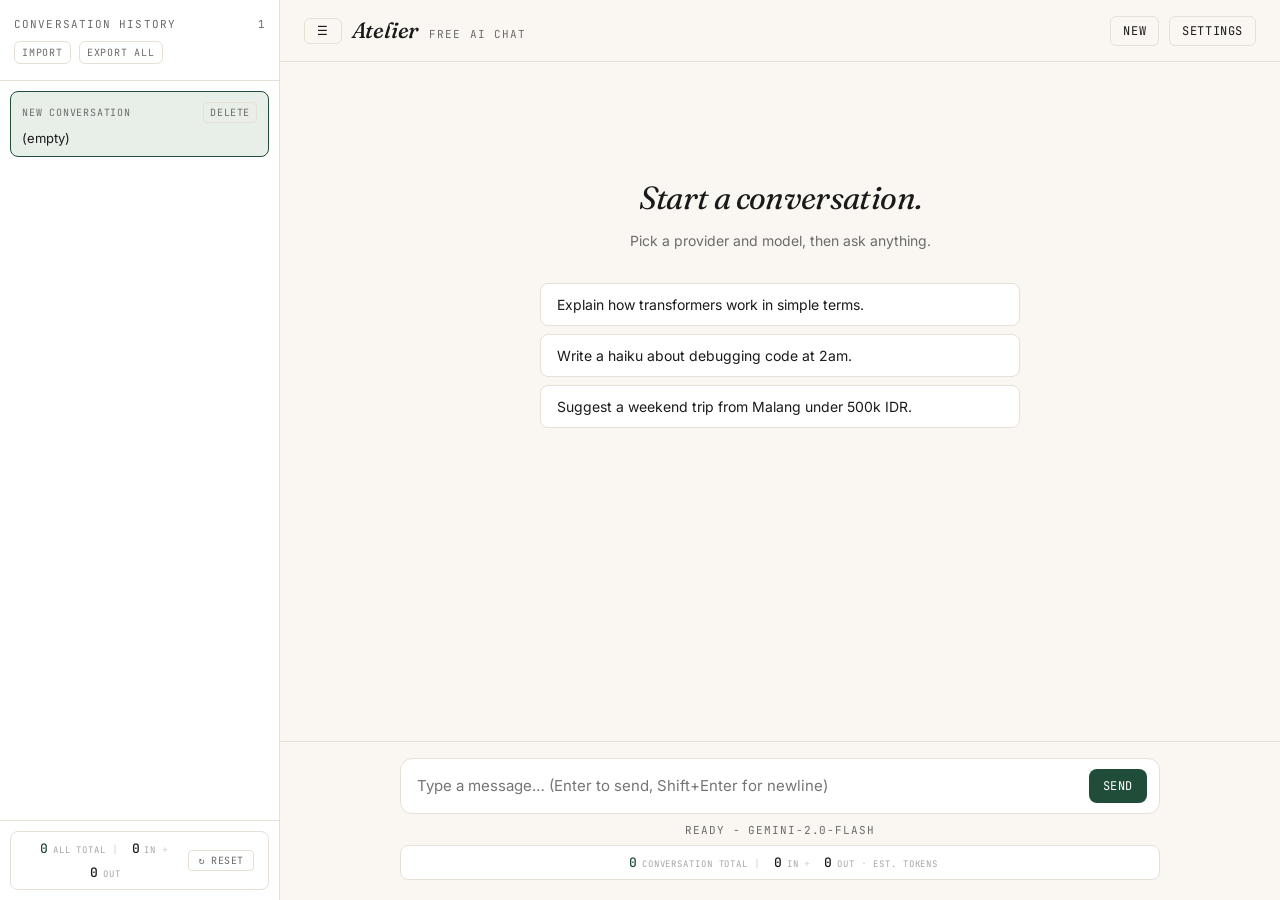
==== atelier/index.html @ 87c009f2 "atelier" ====
<!DOCTYPE html>
<html lang="en">
<head>
<meta charset="UTF-8" />
<meta name="viewport" content="width=device-width, initial-scale=1.0" />
<title>Chat — Free AI Playground</title>
<link rel="preconnect" href="https://fonts.googleapis.com">
<link rel="preconnect" href="https://fonts.gstatic.com" crossorigin>
<link href="https://fonts.googleapis.com/css2?family=Fraunces:opsz,wght@9..144,400;9..144,500;9..144,700&family=JetBrains+Mono:wght@400;500&family=Inter:wght@400;500;600&display=swap" rel="stylesheet">
<style>
  :root {
    --bg: #faf7f2;
    --bg-elev: #ffffff;
    --ink: #1a1a1a;
    --muted: #6b6b6b;
    --line: #e6e0d6;
    --accent: #1f4d3a;
    --accent-soft: #e8efe9;
    --user-bg: #1a1a1a;
    --user-fg: #faf7f2;
    --error: #b3261e;
    --serif: 'Fraunces', Georgia, serif;
    --sans: 'Inter', -apple-system, BlinkMacSystemFont, sans-serif;
    --mono: 'JetBrains Mono', ui-monospace, monospace;
  }

  * { box-sizing: border-box; }
  html, body { margin: 0; padding: 0; height: 100%; }

  body {
    font-family: var(--sans);
    background: var(--bg);
    color: var(--ink);
    height: 100vh;
    line-height: 1.5;
  }
  body.no-scroll { overflow: hidden; }

  .app-shell {
    height: 100vh;
    display: flex;
    overflow: hidden;
  }
  .app-shell.sidebar-collapsed .sidebar { display: none; }

  .sidebar {
    width: 280px;
    border-right: 1px solid var(--line);
    background: var(--bg-elev);
    display: flex;
    flex-direction: column;
    min-width: 240px;
  }

  .sidebar-head {
    padding: 16px 14px;
    border-bottom: 1px solid var(--line);
    display: flex;
    flex-direction: column;
    align-items: stretch;
    gap: 8px;
  }

  .sidebar-head-top {
    display: flex;
    justify-content: space-between;
    align-items: center;
    gap: 8px;
  }

  .sidebar-title {
    font-family: var(--mono);
    font-size: 11px;
    text-transform: uppercase;
    letter-spacing: 0.1em;
    color: var(--muted);
  }

  .sidebar-count {
    font-family: var(--mono);
    font-size: 11px;
    color: var(--muted);
  }

  .sidebar-actions { display: flex; align-items: center; gap: 8px; }

  .new-conv {
    border: 1px solid var(--line);
    background: transparent;
    color: var(--muted);
    border-radius: 6px;
    font-family: var(--mono);
    font-size: 10px;
    text-transform: uppercase;
    letter-spacing: 0.08em;
    padding: 4px 7px;
    cursor: pointer;
    transition: all 0.15s ease;
  }
  .new-conv:hover { border-color: var(--accent); color: var(--accent); background: var(--accent-soft); }

  .history-list {
    padding: 10px;
    overflow-y: auto;
    display: flex;
    flex-direction: column;
    gap: 8px;
    flex: 1;
  }

  .sidebar-foot {
    border-top: 1px solid var(--line);
    padding: 10px;
  }

  .history-empty {
    margin: 20px 10px 0;
    padding: 10px 12px;
    border: 1px dashed var(--line);
    border-radius: 8px;
    font-size: 12px;
    color: var(--muted);
  }

  .history-item {
    border: 1px solid var(--line);
    background: var(--bg);
    border-radius: 8px;
    padding: 10px 11px 9px;
    cursor: pointer;
    text-align: left;
    display: flex;
    flex-direction: column;
    gap: 6px;
    transition: all 0.15s ease;
  }
  .history-item:hover { border-color: var(--accent); background: var(--accent-soft); }
  .history-item.active { border-color: var(--accent); background: var(--accent-soft); }

  .history-top {
    display: flex;
    justify-content: space-between;
    align-items: center;
    gap: 8px;
  }

  .history-role {
    font-family: var(--mono);
    font-size: 10px;
    text-transform: uppercase;
    letter-spacing: 0.08em;
    color: var(--muted);
  }

  .history-del {
    border: 1px solid var(--line);
    background: transparent;
    color: var(--muted);
    border-radius: 4px;
    font-family: var(--mono);
    font-size: 10px;
    text-transform: uppercase;
    letter-spacing: 0.06em;
    padding: 3px 6px;
    cursor: pointer;
    transition: all 0.15s ease;
  }
  .history-del:hover { color: var(--error); border-color: var(--error); background: #fff5f4; }

  .history-snippet {
    font-size: 13px;
    color: var(--ink);
    line-height: 1.4;
    white-space: nowrap;
    overflow: hidden;
    text-overflow: ellipsis;
  }

  .app-main {
    flex: 1;
    min-width: 0;
    display: flex;
    flex-direction: column;
    height: 100vh;
  }

  .head-left {
    display: flex;
    align-items: center;
    gap: 10px;
    min-width: 0;
  }

  .sidebar-toggle {
    padding: 6px 10px;
    line-height: 1;
    min-width: 34px;
  }

  .sidebar-backdrop {
    display: none;
    position: fixed;
    inset: 0;
    background: rgba(20, 20, 20, 0.35);
    z-index: 25;
  }

  header {
    border-bottom: 1px solid var(--line);
    padding: 14px 24px;
    display: flex;
    align-items: center;
    justify-content: space-between;
    gap: 16px;
    flex-wrap: wrap;
  }

  .brand { display: flex; align-items: baseline; gap: 10px; }

  .brand h1 {
    font-family: var(--serif);
    font-weight: 500;
    font-size: 22px;
    letter-spacing: -0.01em;
    margin: 0;
    font-style: italic;
  }

  .brand span {
    font-family: var(--mono);
    font-size: 11px;
    color: var(--muted);
    text-transform: uppercase;
    letter-spacing: 0.1em;
  }

  .toolbar { display: flex; gap: 10px; flex-wrap: wrap; align-items: center; }

  button, select, input {
    font-family: var(--sans);
    font-size: 14px;
    color: var(--ink);
  }

  .icon-btn {
    background: transparent;
    border: 1px solid var(--line);
    border-radius: 6px;
    padding: 6px 12px;
    cursor: pointer;
    transition: all 0.15s ease;
    font-family: var(--mono);
    font-size: 12px;
    text-transform: uppercase;
    letter-spacing: 0.05em;
  }
  .icon-btn:hover { border-color: var(--ink); background: var(--bg-elev); }

  /* Settings panel */
  .settings {
    background: var(--bg-elev);
    border-bottom: 1px solid var(--line);
    padding: 18px 24px;
    display: none;
    grid-template-columns: 1fr 1fr;
    gap: 14px;
  }
  .settings.open { display: grid; }

  @media (max-width: 700px) {
    .settings.open { grid-template-columns: 1fr; }
  }

  @media (max-width: 980px) {
    .sidebar {
      display: flex;
      position: fixed;
      left: 0;
      top: 0;
      bottom: 0;
      width: min(86vw, 330px);
      min-width: 0;
      z-index: 30;
      transform: translateX(-100%);
      transition: transform 0.2s ease;
      box-shadow: 8px 0 26px rgba(0,0,0,0.14);
    }
    .app-shell.sidebar-open .sidebar { transform: translateX(0); }
    .sidebar-backdrop { display: block; }
    .app-shell:not(.sidebar-open) .sidebar-backdrop { display: none; }
  }

  .field { display: flex; flex-direction: column; gap: 6px; }

  .field label {
    font-family: var(--mono);
    font-size: 11px;
    text-transform: uppercase;
    letter-spacing: 0.08em;
    color: var(--muted);
  }

  .field input, .field select {
    background: var(--bg);
    border: 1px solid var(--line);
    border-radius: 6px;
    padding: 9px 12px;
    outline: none;
    transition: border-color 0.15s ease;
  }
  .field input:focus, .field select:focus { border-color: var(--accent); }

  .field .hint { font-size: 11px; color: var(--muted); }
  .field .hint a { color: var(--accent); text-decoration: underline; text-underline-offset: 2px; }

  /* Messages */
  main { flex: 1; overflow-y: auto; padding: 32px 24px 16px; }

  .messages {
    max-width: 760px;
    margin: 0 auto;
    display: flex;
    flex-direction: column;
    gap: 22px;
  }

  .empty { text-align: center; margin-top: 80px; color: var(--muted); }

  .empty h2 {
    font-family: var(--serif);
    font-style: italic;
    font-weight: 400;
    font-size: 32px;
    color: var(--ink);
    margin: 0 0 8px;
    letter-spacing: -0.02em;
  }
  .empty p { margin: 0; font-size: 14px; }

  .empty .examples {
    margin-top: 32px;
    display: flex;
    flex-direction: column;
    gap: 8px;
    max-width: 480px;
    margin-left: auto;
    margin-right: auto;
  }

  .example {
    padding: 12px 16px;
    border: 1px solid var(--line);
    border-radius: 8px;
    background: var(--bg-elev);
    cursor: pointer;
    text-align: left;
    font-size: 14px;
    color: var(--ink);
    transition: all 0.15s ease;
  }
  .example:hover { border-color: var(--accent); background: var(--accent-soft); }

  .msg { display: flex; flex-direction: column; gap: 4px; }

  .msg .role {
    font-family: var(--mono);
    font-size: 10px;
    text-transform: uppercase;
    letter-spacing: 0.1em;
    color: var(--muted);
  }
  .msg.user .role { color: var(--ink); }
  .msg.assistant .role { color: var(--accent); }

  .bubble {
    padding: 12px 16px;
    border-radius: 10px;
    white-space: pre-wrap;
    word-wrap: break-word;
    font-size: 15px;
    line-height: 1.6;
  }

  .msg.user .bubble {
    background: var(--user-bg);
    color: var(--user-fg);
    align-self: flex-start;
    max-width: 85%;
  }
  .msg.assistant .bubble { background: transparent; padding-left: 0; padding-right: 0; }
  .msg.error .bubble {
    background: #fdecea;
    color: var(--error);
    border: 1px solid #f5c2bd;
    font-family: var(--mono);
    font-size: 13px;
  }

  /* Markdown rendered content */
  .bubble h1,.bubble h2,.bubble h3 { font-family: var(--serif); font-weight: 500; margin: 16px 0 6px; letter-spacing: -0.01em; }
  .bubble h1 { font-size: 22px; }
  .bubble h2 { font-size: 18px; }
  .bubble h3 { font-size: 15px; }
  .bubble p  { margin: 0 0 10px; }
  .bubble p:last-child { margin-bottom: 0; }
  .bubble ul, .bubble ol { margin: 6px 0 10px; padding-left: 22px; }
  .bubble li { margin-bottom: 3px; }
  .bubble pre {
    background: #1a1a1a;
    color: #e8e8e8;
    border-radius: 8px;
    padding: 14px 16px;
    overflow-x: auto;
    font-family: var(--mono);
    font-size: 13px;
    line-height: 1.55;
    margin: 10px 0;
  }
  .bubble code {
    font-family: var(--mono);
    font-size: 13px;
    background: #f0ece4;
    padding: 2px 5px;
    border-radius: 4px;
  }
  .bubble pre code { background: none; padding: 0; color: inherit; }
  .bubble blockquote {
    border-left: 3px solid var(--line);
    margin: 8px 0;
    padding: 4px 14px;
    color: var(--muted);
    font-style: italic;
  }
  .bubble hr { border: none; border-top: 1px solid var(--line); margin: 12px 0; }
  .bubble a  { color: var(--accent); text-underline-offset: 2px; }
  .bubble strong { font-weight: 600; }
  .bubble del { opacity: 0.5; }

  .cursor {
    display: inline-block;
    width: 2px; height: 1.1em;
    background: var(--accent);
    vertical-align: text-bottom;
    margin-left: 1px;
    border-radius: 1px;
    animation: blink 0.9s steps(2) infinite;
  }
  @keyframes blink { 0%,50%{opacity:1} 51%,100%{opacity:0} }

  /* Thinking state */
  .thinking-wrap { display: flex; flex-direction: column; gap: 8px; }

  .thinking-badge {
    display: inline-flex;
    align-items: center;
    gap: 8px;
    font-family: var(--mono);
    font-size: 11px;
    color: var(--accent);
    text-transform: uppercase;
    letter-spacing: 0.1em;
    padding: 6px 12px 6px 10px;
    border: 1px solid var(--accent-soft);
    border-radius: 20px;
    background: var(--accent-soft);
    width: fit-content;
    animation: fadeSlideIn 0.2s ease;
  }

  @keyframes fadeSlideIn {
    from { opacity: 0; transform: translateY(5px); }
    to   { opacity: 1; transform: translateY(0); }
  }

  .thinking-dots { display: flex; gap: 3px; align-items: center; }
  .thinking-dots span {
    width: 4px; height: 4px;
    border-radius: 50%;
    background: var(--accent);
    animation: dotPulse 1.3s ease-in-out infinite;
  }
  .thinking-dots span:nth-child(2) { animation-delay: 0.22s; }
  .thinking-dots span:nth-child(3) { animation-delay: 0.44s; }

  @keyframes dotPulse {
    0%,80%,100% { opacity: 0.25; transform: scale(0.75); }
    40%         { opacity: 1;    transform: scale(1.15); }
  }

  .thinking-phrase {
    font-family: var(--mono);
    font-size: 11px;
    color: var(--muted);
    letter-spacing: 0.04em;
    padding-left: 4px;
    min-height: 15px;
    transition: opacity 0.25s ease;
  }

  /* Typing state — left-accent rule on assistant bubble */
  .msg.assistant.is-typing .bubble {
    border-left: 2px solid color-mix(in srgb, var(--accent) 25%, transparent);
    padding-left: 12px;
  }

  /* Input area */
  footer {
    border-top: 1px solid var(--line);
    padding: 16px 24px 20px;
    background: var(--bg);
  }

  .composer {
    max-width: 760px;
    margin: 0 auto;
    display: flex;
    gap: 10px;
    align-items: flex-end;
    background: var(--bg-elev);
    border: 1px solid var(--line);
    border-radius: 12px;
    padding: 10px 12px;
    transition: border-color 0.15s ease;
  }
  .composer:focus-within { border-color: var(--accent); }

  .composer textarea {
    flex: 1;
    border: none;
    outline: none;
    background: transparent;
    resize: none;
    font-family: var(--sans);
    font-size: 15px;
    line-height: 1.5;
    color: var(--ink);
    max-height: 180px;
    padding: 6px 4px;
  }

  .send {
    background: var(--accent);
    color: white;
    border: none;
    border-radius: 8px;
    padding: 9px 14px;
    cursor: pointer;
    font-family: var(--mono);
    font-size: 12px;
    text-transform: uppercase;
    letter-spacing: 0.05em;
    transition: opacity 0.15s ease;
  }
  .send:hover:not(:disabled) { opacity: 0.85; }
  .send:disabled { opacity: 0.4; cursor: not-allowed; }

  .stop {
    background: transparent;
    color: var(--error);
    border: 1px solid color-mix(in srgb, var(--error) 35%, var(--line));
    border-radius: 8px;
    padding: 9px 12px;
    cursor: pointer;
    font-family: var(--mono);
    font-size: 12px;
    text-transform: uppercase;
    letter-spacing: 0.05em;
    transition: all 0.15s ease;
  }
  .stop:hover { border-color: var(--error); background: #fff5f4; }

  .status {
    max-width: 760px;
    margin: 8px auto 0;
    font-family: var(--mono);
    font-size: 11px;
    color: var(--muted);
    text-align: center;
    text-transform: uppercase;
    letter-spacing: 0.08em;
    min-height: 16px;
  }
  .status.warn { color: var(--error); }

  /* Token meter — always visible */
  .token-bar {
    max-width: 760px;
    margin: 8px auto 0;
    font-family: var(--mono);
    font-size: 11px;
    color: var(--muted);
    letter-spacing: 0.05em;
    display: flex;
    justify-content: center;
    align-items: center;
    gap: 14px;
    border: 1px solid var(--line);
    border-radius: 8px;
    padding: 7px 14px;
    background: var(--bg-elev);
  }

  .token-bar.conversation { margin-top: 6px; }
  .token-bar.total {
    margin: 0;
    max-width: none;
    justify-content: space-between;
    gap: 10px;
  }

  .token-segments {
    display: flex;
    gap: 4px;
    align-items: baseline;
    flex-wrap: wrap;
    justify-content: center;
  }

  .token-seg { display: flex; gap: 4px; align-items: baseline; }

  .seg-label {
    text-transform: uppercase;
    font-size: 9px;
    letter-spacing: 0.1em;
    opacity: 0.6;
  }

  .seg-val {
    font-size: 13px;
    color: var(--ink);
    font-weight: 500;
    min-width: 2ch;
    text-align: right;
  }

  .seg-total .seg-val { color: var(--accent); }

  .tok-div {
    opacity: 0.3;
    font-size: 10px;
    padding: 0 2px;
  }

  .token-reset {
    background: transparent;
    border: 1px solid var(--line);
    border-radius: 4px;
    padding: 3px 9px;
    font-family: var(--mono);
    font-size: 10px;
    cursor: pointer;
    color: var(--muted);
    letter-spacing: 0.05em;
    text-transform: uppercase;
    transition: all 0.15s;
    white-space: nowrap;
  }
  .token-reset:hover { border-color: var(--error); color: var(--error); }
</style>
</head>
<body>
<div class="app-shell" id="appShell">
<aside class="sidebar" id="sidebar">
  <div class="sidebar-head">
    <div class="sidebar-head-top">
      <span class="sidebar-title">Conversation History</span>
      <span class="sidebar-count" id="historyCount">0</span>
    </div>
    <div class="sidebar-actions">
      <button class="new-conv" id="importBtn" title="Import conversations JSON">Import</button>
      <button class="new-conv" id="exportBtn" title="Export all conversations">Export All</button>
    </div>
  </div>
  <input type="file" id="importFileInput" accept="application/json,.json" hidden />
  <div class="history-empty" id="historyEmpty">No saved conversation yet.</div>
  <div class="history-list" id="historyList"></div>
  <div class="sidebar-foot">
    <div class="token-bar total">
      <div class="token-segments">
        <div class="token-seg seg-total">
          <span class="seg-val" id="totalTokTotal">0</span>
          <span class="seg-label">all total</span>
        </div>
        <span class="tok-div">|</span>
        <div class="token-seg">
          <span class="seg-val" id="totalTokIn">0</span>
          <span class="seg-label">in</span>
        </div>
        <span class="tok-div">+</span>
        <div class="token-seg">
          <span class="seg-val" id="totalTokOut">0</span>
          <span class="seg-label">out</span>
        </div>
      </div>
      <button class="token-reset" id="tokenReset">&#8635; Reset</button>
    </div>
  </div>
</aside>
<div class="sidebar-backdrop" id="sidebarBackdrop" hidden></div>

<div class="app-main">
<header>
  <div class="head-left">
    <button class="icon-btn sidebar-toggle" id="sidebarToggle" aria-label="Toggle sidebar" title="Toggle sidebar">☰</button>
    <div class="brand">
      <h1>Atelier</h1>
      <span>free ai chat</span>
    </div>
  </div>
  <div class="toolbar">
    <button class="icon-btn" id="newConvBtn" title="Start new conversation">New</button>
    <button class="icon-btn" id="settingsBtn">Settings</button>
  </div>
</header>

<section class="settings" id="settings">
  <div class="field">
    <label for="provider">Provider</label>
    <select id="provider">
      <option value="gemini">Google Gemini</option>
      <option value="groq">Groq</option>
      <option value="openrouter">OpenRouter</option>
    </select>
    <div class="hint" id="providerHint"></div>
  </div>

  <div class="field">
    <label for="model">Model</label>
    <select id="model"></select>
    <div class="hint" id="modelHint"></div>
  </div>

  <div class="field">
    <label for="apiKey">API Key</label>
    <input type="password" id="apiKey" placeholder="Enter API key for selected provider" autocomplete="off" />
    <div class="hint" id="apiKeyHint">Stored in cookie per provider.</div>
  </div>

  <div class="field" style="grid-column: 1 / -1;">
    <label for="systemPrompt">System Prompt (optional)</label>
    <input type="text" id="systemPrompt" placeholder="e.g. You are a helpful assistant who responds concisely." />
  </div>
</section>

<main>
  <div class="messages" id="messages">
    <div class="empty" id="empty">
      <h2>Start a conversation.</h2>
      <p>Pick a provider and model, then ask anything.</p>
      <div class="examples">
        <button class="example" data-prompt="Explain how transformers work in simple terms.">Explain how transformers work in simple terms.</button>
        <button class="example" data-prompt="Write a haiku about debugging code at 2am.">Write a haiku about debugging code at 2am.</button>
        <button class="example" data-prompt="Suggest a weekend trip from Malang under 500k IDR.">Suggest a weekend trip from Malang under 500k IDR.</button>
      </div>
    </div>
  </div>
</main>

<footer>
  <div class="composer">
    <textarea id="input" rows="1" placeholder="Type a message… (Enter to send, Shift+Enter for newline)"></textarea>
    <button class="send" id="sendBtn">Send</button>
    <button class="stop" id="stopBtn" hidden>Stop</button>
  </div>
  <div class="status" id="status"></div>
  <div class="token-bar conversation">
    <div class="token-segments">
      <div class="token-seg seg-total">
        <span class="seg-val" id="convTokTotal">0</span>
        <span class="seg-label">conversation total</span>
      </div>
      <span class="tok-div">|</span>
      <div class="token-seg">
        <span class="seg-val" id="convTokIn">0</span>
        <span class="seg-label">in</span>
      </div>
      <span class="tok-div">+</span>
      <div class="token-seg">
        <span class="seg-val" id="convTokOut">0</span>
        <span class="seg-label">out</span>
      </div>
      <span class="tok-div">·</span>
      <span class="seg-label">est. tokens</span>
    </div>
  </div>
</footer>
</div>
</div>

<script>
  // --- Cookie helpers ---
  const cookie = {
    get(k) {
      const m = document.cookie.match('(?:^|; )' + encodeURIComponent(k) + '=([^;]*)');
      return m ? decodeURIComponent(m[1]) : null;
    },
    set(k, v, days = 365) {
      const exp = new Date(Date.now() + days * 864e5).toUTCString();
      document.cookie = `${encodeURIComponent(k)}=${encodeURIComponent(v)}; expires=${exp}; path=/; SameSite=Lax`;
    },
    del(k) {
      document.cookie = `${encodeURIComponent(k)}=; expires=Thu, 01 Jan 1970 00:00:00 GMT; path=/`;
    }
  };

  // ── Conversation persistence (localStorage) ─────────────────────
  const CONVERSATIONS_KEY = 'atelier_conversations';
  const LEGACY_HISTORY_KEY = 'atelier_history';
  const HISTORY_MAX = 40; // max messages per conversation
  const API_KEY_COOKIE_PREFIX = 'atelier_api_key_';
  const API_KEY_STORE_PREFIX = 'atelier_api_key_fallback_';

  // --- localStorage helpers (provider/model/system prefs) ---
  const memStore = {};
  const store = {
    get(k) { try { return localStorage.getItem(k); } catch { return memStore[k] || null; } },
    set(k, v) { try { localStorage.setItem(k, v); } catch { memStore[k] = v; } },
    del(k) { try { localStorage.removeItem(k); } catch { delete memStore[k]; } }
  };

  // --- Provider configs — models listed by their real API IDs ---
  const PROVIDERS = {
    gemini: {
      defaultModel: 'gemini-2.0-flash',
      models: [
        'gemini-2.0-flash',
        'gemini-2.0-flash-lite',
        'gemini-1.5-flash',
        'gemini-1.5-flash-8b',
        'gemini-1.5-pro',
      ],
      modelHint: 'Free-tier models via Google AI Studio',
      providerHint: 'Set key in API Key field · <a href="https://aistudio.google.com/apikey" target="_blank" rel="noopener">aistudio.google.com</a>'
    },
    groq: {
      defaultModel: 'llama-3.3-70b-versatile',
      models: [
        'llama-3.3-70b-versatile',
        'llama-3.1-8b-instant',
        'llama3-70b-8192',
        'mixtral-8x7b-32768',
        'gemma2-9b-it',
        'deepseek-r1-distill-llama-70b',
      ],
      modelHint: 'Ultra-fast inference via Groq',
      providerHint: 'Set key in API Key field · <a href="https://console.groq.com/keys" target="_blank" rel="noopener">console.groq.com</a>'
    },
    openrouter: {
      defaultModel: 'meta-llama/llama-3.3-70b-instruct:free',
      models: [
        'tencent/hy3-preview:free',
        'nvidia/nemotron-3-super-120b-a12b:free',
        'poolside/laguna-m.1:free',
        'openai/gpt-oss-120b:free',
        'z-ai/glm-4.5-air:free',
        'minimax/minimax-m2.5:free',
        'google/gemma-4-31b-it:free',
      ],
      modelHint: 'Append :free for no-cost models',
      providerHint: 'Set key in API Key field · <a href="https://openrouter.ai/keys" target="_blank" rel="noopener">openrouter.ai</a>'
    }
  };

  // --- DOM refs ---
  const els = {
    appShell:     document.getElementById('appShell'),
    sidebar:      document.getElementById('sidebar'),
    sidebarToggle:document.getElementById('sidebarToggle'),
    sidebarBackdrop: document.getElementById('sidebarBackdrop'),
    provider:     document.getElementById('provider'),
    model:        document.getElementById('model'),
    apiKey:       document.getElementById('apiKey'),
    apiKeyHint:   document.getElementById('apiKeyHint'),
    systemPrompt: document.getElementById('systemPrompt'),
    providerHint: document.getElementById('providerHint'),
    modelHint:    document.getElementById('modelHint'),
    settings:     document.getElementById('settings'),
    settingsBtn:  document.getElementById('settingsBtn'),
    newConvBtn:   document.getElementById('newConvBtn'),
    messages:     document.getElementById('messages'),
    empty:        document.getElementById('empty'),
    input:        document.getElementById('input'),
    sendBtn:      document.getElementById('sendBtn'),
    stopBtn:      document.getElementById('stopBtn'),
    status:       document.getElementById('status'),
    convTokTotal: document.getElementById('convTokTotal'),
    convTokIn:    document.getElementById('convTokIn'),
    convTokOut:   document.getElementById('convTokOut'),
    totalTokTotal:document.getElementById('totalTokTotal'),
    totalTokIn:   document.getElementById('totalTokIn'),
    totalTokOut:  document.getElementById('totalTokOut'),
    tokenReset:   document.getElementById('tokenReset'),
    historyList:  document.getElementById('historyList'),
    historyEmpty: document.getElementById('historyEmpty'),
    historyCount: document.getElementById('historyCount'),
    exportBtn:    document.getElementById('exportBtn'),
    importBtn:    document.getElementById('importBtn'),
    importFileInput: document.getElementById('importFileInput'),
  };

  let conversations = [];
  let activeConversationId = null;
  let isStreaming = false;
  let activeRequestController = null;
  let lastUsedModel = null;
  let statusStableText = '';
  let statusStableWarn = false;
  let statusFlashTimer = null;
  let apiInputProvider = null;
  const sidebarMobileMq = window.matchMedia('(max-width: 980px)');

  function makeConversationId() {
    if (window.crypto?.randomUUID) return window.crypto.randomUUID();
    return `conv_${Date.now()}_${Math.random().toString(36).slice(2, 9)}`;
  }

  function makeConversationTitle(messages) {
    const firstUser = (messages || []).find(m => m.role === 'user')?.content || '';
    const t = firstUser.replace(/\s+/g, ' ').trim();
    return t ? t.slice(0, 42) : 'New Conversation';
  }

  function createConversation(seedMessages = []) {
    const now = Date.now();
    return {
      id: makeConversationId(),
      title: makeConversationTitle(seedMessages),
      updatedAt: now,
      tokenIn: 0,
      tokenOut: 0,
      messages: seedMessages.slice(-HISTORY_MAX),
    };
  }

  function sanitizeMessages(messages) {
    return (Array.isArray(messages) ? messages : [])
      .filter(m => m && (m.role === 'user' || m.role === 'assistant' || m.role === 'error') && typeof m.content === 'string')
      .map(m => ({ role: m.role, content: m.content }))
      .slice(-HISTORY_MAX);
  }

  function normalizeConversation(raw) {
    const msgs = sanitizeMessages(raw?.messages);
    return {
      id: raw?.id || makeConversationId(),
      title: (typeof raw?.title === 'string' && raw.title.trim()) ? raw.title.trim().slice(0, 84) : makeConversationTitle(msgs),
      updatedAt: Number(raw?.updatedAt) || Date.now(),
      tokenIn: Number(raw?.tokenIn || 0),
      tokenOut: Number(raw?.tokenOut || 0),
      messages: msgs
    };
  }

  function exportAllConversations() {
    const payload = {
      schema: 'atelier.conversations.v1',
      exportedAt: new Date().toISOString(),
      activeConversationId,
      conversations: conversations.map(c => normalizeConversation(c))
    };
    const blob = new Blob([JSON.stringify(payload, null, 2)], { type: 'application/json' });
    const url = URL.createObjectURL(blob);
    const a = document.createElement('a');
    const stamp = new Date().toISOString().replace(/[:.]/g, '-');
    a.href = url;
    a.download = `atelier-conversations-${stamp}.json`;
    document.body.appendChild(a);
    a.click();
    a.remove();
    URL.revokeObjectURL(url);
    flashStatus('Conversations exported');
  }

  function appendImportedConversations(parsed) {
    let incoming = [];
    if (Array.isArray(parsed?.conversations)) incoming = parsed.conversations;
    else if (Array.isArray(parsed)) {
      const looksLikeMessages = parsed.every(m => m && typeof m === 'object' && typeof m.role === 'string' && typeof m.content === 'string');
      incoming = looksLikeMessages ? [{ messages: parsed }] : parsed;
    }
    else if (Array.isArray(parsed?.messages)) incoming = [parsed];
    else if (Array.isArray(parsed?.history)) incoming = [{ messages: parsed.history }];

    if (incoming.length === 0) throw new Error('No conversations found in file');

    const existingIds = new Set(conversations.map(c => c.id));
    const additions = incoming.map(item => {
      const conv = normalizeConversation(item);
      while (existingIds.has(conv.id)) conv.id = makeConversationId();
      existingIds.add(conv.id);
      return conv;
    });

    conversations = conversations.concat(additions);
    normaliseConversations();
    saveAndRender();
    flashStatus(`Imported ${additions.length} conversation${additions.length > 1 ? 's' : ''}`);
  }

  function getActiveConversation() {
    return conversations.find(c => c.id === activeConversationId) || null;
  }

  function ensureActiveConversation() {
    let conv = getActiveConversation();
    if (conv) return conv;
    if (conversations.length === 0) conversations.push(createConversation());
    activeConversationId = conversations[0].id;
    return conversations[0];
  }

  function touchConversation(conv) {
    conv.updatedAt = Date.now();
    conv.title = makeConversationTitle(conv.messages);
    if (!Number.isFinite(conv.tokenIn)) conv.tokenIn = 0;
    if (!Number.isFinite(conv.tokenOut)) conv.tokenOut = 0;
  }

  function apiKeyCookieKey(provider) {
    return `${API_KEY_COOKIE_PREFIX}${provider}`;
  }

  function apiKeyStoreKey(provider) {
    return `${API_KEY_STORE_PREFIX}${provider}`;
  }

  function getProviderApiKey(provider) {
    return cookie.get(apiKeyCookieKey(provider)) || store.get(apiKeyStoreKey(provider)) || '';
  }

  function setProviderApiKey(provider, key) {
    const k = (key || '').trim();
    if (!k) {
      cookie.del(apiKeyCookieKey(provider));
      store.del(apiKeyStoreKey(provider));
      return;
    }
    cookie.set(apiKeyCookieKey(provider), k);
    // Fallback for environments where cookie persistence is restricted.
    if (cookie.get(apiKeyCookieKey(provider)) !== k) {
      store.set(apiKeyStoreKey(provider), k);
    } else {
      store.del(apiKeyStoreKey(provider));
    }
  }

  function syncApiKeyInputForProvider(provider) {
    const saved = getProviderApiKey(provider);
    apiInputProvider = provider;
    els.apiKey.value = saved;
    els.apiKeyHint.textContent = saved
      ? 'Loaded from cookie for this provider.'
      : 'Stored in cookie per provider.';
  }

  function saveHistory() {
    const cleanConversations = conversations.map(conv => {
      const cleanMsgs = (conv.messages || [])
        .filter(m => m.role === 'user' || m.role === 'assistant' || m.role === 'error')
        .slice(-HISTORY_MAX);
      return {
        id: conv.id || makeConversationId(),
        title: conv.title || makeConversationTitle(cleanMsgs),
        updatedAt: conv.updatedAt || Date.now(),
        tokenIn: Number(conv.tokenIn || 0),
        tokenOut: Number(conv.tokenOut || 0),
        messages: cleanMsgs
      };
    });
    try {
      store.set(CONVERSATIONS_KEY, JSON.stringify({
        activeConversationId,
        conversations: cleanConversations
      }));
    } catch (e) { /* storage full — skip */ }
    renderHistorySidebar();
  }

  function loadHistory() {
    try {
      const raw = store.get(CONVERSATIONS_KEY);
      if (raw) {
        const parsed = JSON.parse(raw);
        if (Array.isArray(parsed?.conversations)) return parsed;
      }
      const legacy = store.get(LEGACY_HISTORY_KEY);
      if (legacy) {
        const msgs = JSON.parse(legacy);
        if (Array.isArray(msgs)) {
          const migrated = createConversation(msgs);
          return { conversations: [migrated], activeConversationId: migrated.id };
        }
      }
    } catch { /* corrupt storage — ignore */ }
    return { conversations: [], activeConversationId: null };
  }

  function clearHistory() {
    const conv = ensureActiveConversation();
    if (isStreaming) {
      flashStatus('Stop current response before clearing conversation', true);
      return;
    }
    if (!confirm('Clear current conversation?')) return;
    conv.messages = [];
    conv.title = 'New Conversation';
    conv.updatedAt = Date.now();
    conv.tokenIn = 0;
    conv.tokenOut = 0;
    saveHistory();
    renderMessages();
    flashStatus('Conversation cleared');
  }

  function newConversation() {
    const conv = createConversation();
    conversations.unshift(conv);
    activeConversationId = conv.id;
    saveHistory();
    renderMessages();
    if (isSidebarMobile()) setSidebarOpen(false);
    els.input.focus();
    setStatus(statusWithModel('Ready'));
  }

  // ── Markdown renderer (no dependencies) ─────────────────────────
  function renderMarkdown(text) {
    let html = text
      // Escape HTML first to prevent injection
      .replace(/&/g, '&amp;')
      .replace(/</g, '&lt;')
      .replace(/>/g, '&gt;');

    // Fenced code blocks ```lang\n...\n```
    html = html.replace(/```(\w*)\n?([\s\S]*?)```/g, (_, lang, code) => {
      const cls = lang ? ` class="language-${lang}"` : '';
      return `<pre><code${cls}>${code.trimEnd()}</code></pre>`;
    });

    // Inline code `...`
    html = html.replace(/`([^`\n]+)`/g, '<code>$1</code>');

    // Bold **...** or __...__
    html = html.replace(/\*\*(.+?)\*\*/g, '<strong>$1</strong>');
    html = html.replace(/__(.+?)__/g, '<strong>$1</strong>');

    // Italic *...* or _..._  (after bold so ** is already consumed)
    html = html.replace(/\*([^*\n]+)\*/g, '<em>$1</em>');
    html = html.replace(/_([^_\n]+)_/g, '<em>$1</em>');

    // Strikethrough ~~...~~
    html = html.replace(/~~(.+?)~~/g, '<del>$1</del>');

    // Headings (only at line start)
    html = html.replace(/^### (.+)$/gm, '<h3>$1</h3>');
    html = html.replace(/^## (.+)$/gm, '<h2>$1</h2>');
    html = html.replace(/^# (.+)$/gm, '<h1>$1</h1>');

    // Horizontal rule
    html = html.replace(/^[-*_]{3,}$/gm, '<hr>');

    // Blockquote
    html = html.replace(/^&gt; (.+)$/gm, '<blockquote>$1</blockquote>');

    // Unordered list — collect consecutive bullet lines into one <ul>
    html = html.replace(/((?:^[*\-+] .+\n?)+)/gm, match => {
      const items = match.trim().split('\n')
        .map(l => `<li>${l.replace(/^[*\-+] /, '')}</li>`)
        .join('');
      return `<ul>${items}</ul>`;
    });

    // Ordered list
    html = html.replace(/((?:^\d+\. .+\n?)+)/gm, match => {
      const items = match.trim().split('\n')
        .map(l => `<li>${l.replace(/^\d+\. /, '')}</li>`)
        .join('');
      return `<ol>${items}</ol>`;
    });

    // Links [text](url)
    html = html.replace(/\[([^\]]+)\]\((https?:\/\/[^\)]+)\)/g, '<a href="$2" target="_blank" rel="noopener">$1</a>');

    // Paragraphs — wrap double-newline-separated blocks not already in a block tag
    html = html.split(/\n{2,}/).map(block => {
      if (/^<(pre|ul|ol|h[1-6]|hr|blockquote)/.test(block.trim())) return block;
      const inner = block.replace(/\n/g, '<br>');
      return `<p>${inner}</p>`;
    }).join('\n');

    return html;
  }

  function escapeHtml(t) {
    return t.replace(/&/g, '&amp;').replace(/</g, '&lt;').replace(/>/g, '&gt;');
  }

  // --- Token tracking — persisted in cookies ---
  const COOKIE_IN  = 'atelier_tok_in';
  const COOKIE_OUT = 'atelier_tok_out';

  const tokens = {
    input:  parseInt(cookie.get(COOKIE_IN)  || '0', 10),
    output: parseInt(cookie.get(COOKIE_OUT) || '0', 10),
  };

  function estimateTokens(text) {
    return Math.ceil((text || '').length / 4);
  }

  function addInputTokens(messages, system) {
    let n = 0;
    if (system) n += estimateTokens(system);
    messages.forEach(m => { n += estimateTokens(m.content); });
    tokens.input += n;
    persistTokens();
    renderTotalTokens();
    return n;
  }

  function addOutputTokens(text) {
    const n = estimateTokens(text);
    tokens.output += n;
    persistTokens();
    renderTotalTokens();
    return n;
  }

  function persistTokens() {
    cookie.set(COOKIE_IN,  String(tokens.input));
    cookie.set(COOKIE_OUT, String(tokens.output));
  }

  function fmtN(n) {
    if (n >= 1_000_000) return (n / 1_000_000).toFixed(2) + 'M';
    if (n >= 1_000)     return (n / 1_000).toFixed(1) + 'k';
    return String(n);
  }

  function renderTotalTokens() {
    els.totalTokIn.textContent    = fmtN(tokens.input);
    els.totalTokOut.textContent   = fmtN(tokens.output);
    els.totalTokTotal.textContent = fmtN(tokens.input + tokens.output);
  }

  function renderConversationTokens() {
    const conv = activeConversation();
    const inN = Number(conv.tokenIn || 0);
    const outN = Number(conv.tokenOut || 0);
    els.convTokIn.textContent = fmtN(inN);
    els.convTokOut.textContent = fmtN(outN);
    els.convTokTotal.textContent = fmtN(inN + outN);
  }

  els.tokenReset.addEventListener('click', () => {
    if (!confirm('Reset the token counter to zero?')) return;
    tokens.input = 0;
    tokens.output = 0;
    cookie.del(COOKIE_IN);
    cookie.del(COOKIE_OUT);
    renderTotalTokens();
  });

  // --- Model dropdown (shows real model IDs) ---
  function populateModelDropdown(provider) {
    els.model.innerHTML = '';
    PROVIDERS[provider].models.forEach(id => {
      const opt = document.createElement('option');
      opt.value = id;
      opt.textContent = id;   // real model ID as visible label
      els.model.appendChild(opt);
    });
  }

  // --- Init ---
  function init() {
    const loaded = loadHistory();
    conversations = Array.isArray(loaded.conversations) ? loaded.conversations : [];
    activeConversationId = loaded.activeConversationId || null;
    normaliseConversations();
    ensureActiveConversation();
    renderMessages();
    renderHistorySidebar();

    const savedProvider = store.get('provider') || 'gemini';
    els.provider.value = savedProvider;

    populateModelDropdown(savedProvider);
    updateProviderUI();

    const savedModel = store.get(`model_${savedProvider}`);
    if (savedModel && PROVIDERS[savedProvider].models.includes(savedModel)) {
      els.model.value = savedModel;
    }

    const savedSystem = store.get('systemPrompt');
    if (savedSystem) els.systemPrompt.value = savedSystem;

    const savedSidebarCollapsed = store.get('sidebarCollapsed') === '1';
    els.appShell.classList.toggle('sidebar-collapsed', savedSidebarCollapsed && !isSidebarMobile());
    setSidebarOpen(false);

    renderTotalTokens();
    renderConversationTokens();
  }

  function updateProviderUI() {
    const p   = els.provider.value;
    const cfg = PROVIDERS[p];
    els.providerHint.innerHTML = cfg.providerHint;
    els.modelHint.textContent  = cfg.modelHint;
    syncApiKeyInputForProvider(p);
    populateModelDropdown(p);
    const savedModel = store.get(`model_${p}`);
    if (savedModel && cfg.models.includes(savedModel)) {
      els.model.value = savedModel;
    }
  }

  // --- Settings handlers ---
  els.settingsBtn.addEventListener('click', () => els.settings.classList.toggle('open'));
  els.sidebarToggle.addEventListener('click', () => {
    toggleSidebar();
    if (!isSidebarMobile()) {
      store.set('sidebarCollapsed', els.appShell.classList.contains('sidebar-collapsed') ? '1' : '0');
    }
  });
  els.sidebarBackdrop.addEventListener('click', () => setSidebarOpen(false));
  window.addEventListener('keydown', (e) => {
    if (e.key === 'Escape') setSidebarOpen(false);
  });
  sidebarMobileMq.addEventListener('change', () => {
    if (isSidebarMobile()) {
      els.appShell.classList.remove('sidebar-collapsed');
      setSidebarOpen(false);
    } else {
      setSidebarOpen(false);
      const saved = store.get('sidebarCollapsed') === '1';
      els.appShell.classList.toggle('sidebar-collapsed', saved);
    }
  });

  els.provider.addEventListener('change', () => {
    setProviderApiKey(apiInputProvider || els.provider.value, els.apiKey.value);
    store.set('provider', els.provider.value);
    updateProviderUI();
    setStatus(statusWithModel('Ready', els.model.value));
  });

  els.model.addEventListener('change', () => {
    store.set(`model_${els.provider.value}`, els.model.value);
    setStatus(statusWithModel('Ready', els.model.value));
  });

  els.systemPrompt.addEventListener('change', () => {
    store.set('systemPrompt', els.systemPrompt.value);
  });
  els.apiKey.addEventListener('input', () => {
    const provider = els.provider.value;
    setProviderApiKey(provider, els.apiKey.value);
    syncApiKeyInputForProvider(provider);
  });

  els.exportBtn.addEventListener('click', () => {
    if (isStreaming) {
      flashStatus('Stop current response before exporting', true);
      return;
    }
    exportAllConversations();
  });
  els.importBtn.addEventListener('click', () => {
    if (isStreaming) {
      flashStatus('Stop current response before importing', true);
      return;
    }
    els.importFileInput.value = '';
    els.importFileInput.click();
  });
  els.importFileInput.addEventListener('change', async (e) => {
    const file = e.target.files?.[0];
    if (!file) return;
    try {
      const text = await file.text();
      const parsed = JSON.parse(text);
      appendImportedConversations(parsed);
    } catch (err) {
      flashStatus(`Import failed: ${String(err.message || err)}`, true);
    }
  });
  els.newConvBtn.addEventListener('click', () => {
    if (isStreaming) {
      flashStatus('Stop current response before switching conversation', true);
      return;
    }
    newConversation();
  });

  // --- Example prompts ---
  document.querySelectorAll('.example').forEach(btn => {
    btn.addEventListener('click', () => {
      els.input.value = btn.dataset.prompt;
      els.input.focus();
      autoResize();
    });
  });

  // --- Textarea auto-resize ---
  function autoResize() {
    els.input.style.height = 'auto';
    els.input.style.height = Math.min(els.input.scrollHeight, 180) + 'px';
  }
  els.input.addEventListener('input', autoResize);
  els.input.addEventListener('keydown', (e) => {
    if (e.key === 'Enter' && !e.shiftKey) { e.preventDefault(); send(); }
  });
  els.sendBtn.addEventListener('click', send);
  els.stopBtn.addEventListener('click', () => {
    if (!isStreaming || !activeRequestController) return;
    setStatus('Stopping…');
    activeRequestController.abort();
  });
  els.historyList.addEventListener('click', (e) => {
    const delBtn = e.target.closest('.history-del');
    if (delBtn) {
      if (isStreaming) {
        flashStatus('Stop current response before deleting conversation', true);
        return;
      }
      const convId = delBtn.dataset.convId;
      if (!convId) return;
      deleteConversationById(convId);
      flashStatus('Conversation deleted');
      return;
    }

    const btn = e.target.closest('.history-item');
    if (!btn) return;
    const convId = btn.dataset.convId;
    if (!convId || convId === activeConversationId) return;
    if (isStreaming) {
      flashStatus('Stop current response before switching conversation', true);
      return;
    }
    setActiveConversation(convId);
    if (isSidebarMobile()) setSidebarOpen(false);
    setStatus(statusWithModel('Ready'));
  });

  // --- Render messages ---
  function buildConversationRows() {
    return conversations
      .slice()
      .sort((a, b) => (b.updatedAt || 0) - (a.updatedAt || 0))
      .map(conv => {
        const latest = [...(conv.messages || [])].reverse().find(m => m.role === 'user' || m.role === 'assistant') || { content: '' };
        const snippet = (latest.content || '').replace(/\s+/g, ' ').trim().slice(0, 84);
        return {
          id: conv.id,
          label: conv.title || 'New Conversation',
          snippet: snippet || '(empty)'
        };
      });
  }

  function syncActiveConversationFromRows() {
    if (!conversations.some(c => c.id === activeConversationId)) {
      ensureActiveConversation();
    }
    const conv = ensureActiveConversation();
    return conv.messages;
  }

  function getActiveHistory() {
    return syncActiveConversationFromRows();
  }

  function saveAndRender() {
    saveHistory();
    renderMessages();
    renderHistorySidebar();
  }

  function deleteConversationById(convId) {
    conversations = conversations.filter(c => c.id !== convId);
    if (conversations.length === 0) conversations.push(createConversation());
    if (!conversations.some(c => c.id === activeConversationId)) {
      activeConversationId = conversations[0].id;
    }
    saveAndRender();
  }

  function setActiveConversation(convId) {
    if (!conversations.some(c => c.id === convId)) return;
    activeConversationId = convId;
    renderMessages();
    renderHistorySidebar();
  }

  function activeConversation() {
    return ensureActiveConversation();
  }

  function activeMessages() {
    return activeConversation().messages;
  }

  function normaliseConversations() {
    conversations = conversations.map(c => normalizeConversation(c));
  }
  normaliseConversations();

  function isSidebarMobile() {
    return sidebarMobileMq.matches;
  }

  function setSidebarOpen(open) {
    const mobile = isSidebarMobile();
    els.appShell.classList.toggle('sidebar-open', mobile && open);
    els.sidebarBackdrop.hidden = !(mobile && open);
    document.body.classList.toggle('no-scroll', mobile && open);
  }

  function toggleSidebar() {
    if (isSidebarMobile()) {
      setSidebarOpen(!els.appShell.classList.contains('sidebar-open'));
      return;
    }
    els.appShell.classList.toggle('sidebar-collapsed');
  }

  function renderHistorySidebar() {
    const list = buildConversationRows();
    els.historyCount.textContent = String(list.length);
    els.historyList.innerHTML = '';
    els.historyEmpty.style.display = list.length ? 'none' : '';
    list.forEach(item => {
      const row = document.createElement('div');
      row.className = `history-item${item.id === activeConversationId ? ' active' : ''}`;
      row.dataset.convId = item.id;
      row.innerHTML = `
        <div class="history-top">
          <span class="history-role">${item.label}</span>
          <button class="history-del" data-conv-id="${item.id}" title="Delete this conversation">Delete</button>
        </div>
        <span class="history-snippet">${escapeHtml(item.snippet)}</span>
      `;
      els.historyList.appendChild(row);
    });
  }

  function renderMessages() {
    const msgs = activeMessages();
    if (msgs.length === 0) {
      els.empty.style.display = '';
      els.messages.innerHTML = '';
      els.messages.appendChild(els.empty);
      renderConversationTokens();
      renderHistorySidebar();
      return;
    }
    els.empty.style.display = 'none';
    els.messages.innerHTML = '';
    msgs.forEach((m, idx) => {
      const wrap = document.createElement('div');
      wrap.className = `msg ${m.role}`;
      wrap.dataset.msgIndex = String(idx);
      wrap.innerHTML = `
        <div class="role">${m.role === 'user' ? 'You' : m.role === 'error' ? 'Error' : 'Assistant'}</div>
        <div class="bubble"></div>
      `;
      wrap.querySelector('.bubble').innerHTML = m.role === 'assistant'
        ? renderMarkdown(m.content)
        : escapeHtml(m.content);
      els.messages.appendChild(wrap);
    });
    renderConversationTokens();
    renderHistorySidebar();
  }

  // ── State machine: idle → thinking → typing → done ──────────────
  const THINKING_PHRASES = [
    'Reading your message…',
    'Gathering thoughts…',
    'Consulting the void…',
    'Weighing possibilities…',
    'Connecting the dots…',
    'Forming a response…',
    'Almost there…',
  ];

  // Typewriter config
  const TYPE_SPEED_MS = 10;   // base ms per tick
  const TYPE_VARIANCE = 7;    // ±ms jitter
  const TYPE_BURST    = 4;    // chars per tick baseline

  let _thinkTimer  = null;
  let _typeQueue   = '';
  let _typeTarget  = null;
  let _typeRunning = false;
  let _streamDone  = false;
  let _currentWrap = null;

  function scrollToBottom() {
    const main = document.querySelector('main');
    main.scrollTop = main.scrollHeight;
  }

  function setStatus(text, isWarn = false) {
    if (statusFlashTimer) {
      clearTimeout(statusFlashTimer);
      statusFlashTimer = null;
    }
    statusStableText = text;
    statusStableWarn = isWarn;
    els.status.textContent = text;
    els.status.classList.toggle('warn', isWarn);
  }

  function flashStatus(text, isWarn = false, ms = 3000) {
    if (statusFlashTimer) clearTimeout(statusFlashTimer);
    els.status.textContent = text;
    els.status.classList.toggle('warn', isWarn);
    statusFlashTimer = setTimeout(() => {
      els.status.textContent = statusStableText;
      els.status.classList.toggle('warn', statusStableWarn);
      statusFlashTimer = null;
    }, ms);
  }

  function statusWithModel(label, model = lastUsedModel || els.model.value || '') {
    return model ? `${label} - ${model}` : label;
  }

  function setStreamingUI(active) {
    els.sendBtn.disabled = active;
    els.stopBtn.hidden = !active;
  }

  // ── THINKING phase ───────────────────────────────────────────────
  function appendThinkingBubble() {
    els.empty.style.display = 'none';
    const wrap = document.createElement('div');
    wrap.className = 'msg assistant';
    wrap.innerHTML = `
      <div class="role">Assistant</div>
      <div class="bubble">
        <div class="thinking-wrap">
          <div class="thinking-badge">
            <div class="thinking-dots"><span></span><span></span><span></span></div>
            Thinking
          </div>
          <div class="thinking-phrase"></div>
        </div>
      </div>
    `;
    els.messages.appendChild(wrap);
    _currentWrap = wrap;

    let pi = 0;
    const phraseEl = wrap.querySelector('.thinking-phrase');
    phraseEl.textContent = THINKING_PHRASES[0];
    _thinkTimer = setInterval(() => {
      pi = (pi + 1) % THINKING_PHRASES.length;
      phraseEl.style.opacity = '0';
      setTimeout(() => {
        phraseEl.textContent = THINKING_PHRASES[pi];
        phraseEl.style.opacity = '1';
      }, 260);
    }, 1800);

    scrollToBottom();
    return wrap;
  }

  function stopThinking() {
    if (_thinkTimer) { clearInterval(_thinkTimer); _thinkTimer = null; }
  }

  // ── TYPING phase ─────────────────────────────────────────────────
  function transitionToTyping(wrap) {
    stopThinking();
    wrap.classList.add('is-typing');
    const bubble = wrap.querySelector('.bubble');
    bubble.innerHTML = '<span class="text"></span><span class="cursor"></span>';
    _typeTarget  = bubble.querySelector('.text');
    _typeQueue   = '';
    _typeRunning = false;
    _streamDone  = false;
  }

  function enqueueChars(chunk) {
    _typeQueue += chunk;
    if (!_typeRunning) runTypewriter();
  }

  function runTypewriter() {
    if (!_typeTarget) return;
    _typeRunning = true;

    function tick() {
      if (_typeQueue.length === 0) {
        if (_streamDone) finaliseTyping();
        else _typeRunning = false;
        return;
      }
      // Adaptive burst: catch up when queue builds up
      const burst = _typeQueue.length > 120 ? TYPE_BURST * 5
                  : _typeQueue.length > 40  ? TYPE_BURST * 2
                  : TYPE_BURST;
      _typeTarget.textContent += _typeQueue.slice(0, burst);
      _typeQueue = _typeQueue.slice(burst);
      scrollToBottom();
      const jitter = Math.random() * TYPE_VARIANCE * 2 - TYPE_VARIANCE;
      setTimeout(tick, Math.max(1, TYPE_SPEED_MS + jitter));
    }
    tick();
  }

  function finaliseTyping() {
    if (!_currentWrap) return;
    _currentWrap.classList.remove('is-typing');
    _currentWrap.querySelector('.cursor')?.remove();
    if (_typeTarget) _typeTarget.closest('.bubble').innerHTML = renderMarkdown(_typeTarget.textContent + (_typeQueue || ''));
    _currentWrap = null;
    _typeTarget  = null;
    _typeRunning = false;
  }

  function flushTypingNow() {
    if (!_typeTarget) return '';
    if (_typeQueue) {
      _typeTarget.textContent += _typeQueue;
      _typeQueue = '';
    }
    const text = _typeTarget.textContent || '';
    finaliseTyping();
    return text;
  }

  // --- Send ---
  async function send() {
    if (isStreaming) return;
    const text = els.input.value.trim();
    if (!text) return;

    const provider = els.provider.value;
    const model    = els.model.value || PROVIDERS[provider].defaultModel;
    const apiKey   = getProviderApiKey(provider);

    if (!apiKey) {
      setStatus(`No key for "${provider}" — add in API Key field`, true);
      return;
    }

    const conv = activeConversation();
    conv.messages.push({ role: 'user', content: text });
    touchConversation(conv);
    lastUsedModel = model;
    renderMessages();
    saveHistory();
    els.input.value = '';
    autoResize();

    isStreaming = true;
    activeRequestController = new AbortController();
    setStreamingUI(true);

    // ── Phase 1: THINKING ──
    setStatus('Thinking…');
    const wrap = appendThinkingBubble();
    scrollToBottom();

    let full = '';
    let typingStarted = false;

    try {
      const sysPrompt = els.systemPrompt.value.trim();
      const reqInTokens = addInputTokens(conv.messages.filter(m => m.role !== 'error'), sysPrompt);
      conv.tokenIn += reqInTokens;
      renderConversationTokens();

      const onChunk = (chunk) => {
        full += chunk;

        // ── Phase 2: first chunk → transition to TYPING ──
        if (!typingStarted) {
          typingStarted = true;
          transitionToTyping(wrap);
          setStatus(`Typing · ${provider} · ${model}`);
        }
        enqueueChars(chunk);
      };

      if (provider === 'gemini') {
        await streamGemini({ apiKey, model, history: conv.messages, system: sysPrompt, onChunk, signal: activeRequestController.signal });
      } else {
        await streamOpenAICompatible({ provider, apiKey, model, history: conv.messages, system: sysPrompt, onChunk, signal: activeRequestController.signal });
      }

      // ── Phase 3: stream done — let typewriter drain ──
      _streamDone = true;
      if (!_typeRunning && _typeQueue.length === 0) {
        finaliseTyping();
      } else if (!_typeRunning) {
        runTypewriter(); // drain remaining queue
      }

      const respOutTokens = addOutputTokens(full);
      conv.tokenOut += respOutTokens;
      conv.messages.push({ role: 'assistant', content: full });
      touchConversation(conv);
      renderConversationTokens();
      saveHistory();
      setStatus(statusWithModel('Ready', model));
    } catch (err) {
      if (err?.name === 'AbortError') {
        stopThinking();
        let partial = '';
        if (typingStarted) {
          partial = flushTypingNow().trim();
        } else {
          if (_currentWrap) { _currentWrap.remove(); _currentWrap = null; }
          else wrap.remove();
        }
        const finalText = (partial || full || '').trim();
        if (finalText) {
          conv.messages.push({ role: 'assistant', content: finalText });
          const partialOutTokens = addOutputTokens(finalText);
          conv.tokenOut += partialOutTokens;
          touchConversation(conv);
          renderConversationTokens();
          saveHistory();
          setStatus(statusWithModel('Stopped · Partial response saved', model));
        } else {
          setStatus(statusWithModel('Stopped', model));
        }
        return;
      }
      stopThinking();
      finaliseTyping();
      if (_currentWrap) { _currentWrap.remove(); _currentWrap = null; }
      else wrap.remove();
      conv.messages.push({ role: 'error', content: String(err.message || err) });
      touchConversation(conv);
      renderMessages();
      saveHistory();
      setStatus('Request failed', true);
    } finally {
      isStreaming = false;
      activeRequestController = null;
      setStreamingUI(false);
    }
  }

  // --- Streaming: OpenAI-compatible (Groq, OpenRouter) ---
  async function streamOpenAICompatible({ provider, apiKey, model, history, system, onChunk, signal }) {
    const url = provider === 'groq'
      ? 'https://api.groq.com/openai/v1/chat/completions'
      : 'https://openrouter.ai/api/v1/chat/completions';

    const messages = [];
    if (system) messages.push({ role: 'system', content: system });
    history.filter(m => m.role !== 'error').forEach(m => {
      messages.push({ role: m.role, content: m.content });
    });

    const headers = {
      'Content-Type': 'application/json',
      'Authorization': `Bearer ${apiKey}`
    };
    if (provider === 'openrouter') {
      headers['HTTP-Referer'] = window.location.origin || 'http://localhost';
      headers['X-Title'] = 'Atelier Free AI Chat';
    }

    const res = await fetch(url, {
      method: 'POST',
      headers,
      body: JSON.stringify({ model, messages, stream: true }),
      signal
    });

    if (!res.ok) {
      const errText = await res.text();
      throw new Error(`HTTP ${res.status}: ${errText.slice(0, 400)}`);
    }

    const reader  = res.body.getReader();
    const decoder = new TextDecoder();
    let buffer = '';

    while (true) {
      const { value, done } = await reader.read();
      if (done) break;
      buffer += decoder.decode(value, { stream: true });
      const lines = buffer.split('\n');
      buffer = lines.pop();

      for (const line of lines) {
        const trimmed = line.trim();
        if (!trimmed.startsWith('data:')) continue;
        const data = trimmed.slice(5).trim();
        if (data === '[DONE]') return;
        try {
          const parsed = JSON.parse(data);
          const delta = parsed.choices?.[0]?.delta?.content;
          if (delta) onChunk(delta);
        } catch { /* ignore partial frames */ }
      }
    }
  }

  // --- Streaming: Gemini ---
  async function streamGemini({ apiKey, model, history, system, onChunk, signal }) {
    const url = `https://generativelanguage.googleapis.com/v1beta/models/${encodeURIComponent(model)}:streamGenerateContent?alt=sse&key=${encodeURIComponent(apiKey)}`;

    const contents = history
      .filter(m => m.role !== 'error')
      .map(m => ({
        role: m.role === 'assistant' ? 'model' : 'user',
        parts: [{ text: m.content }]
      }));

    const body = { contents };
    if (system) body.systemInstruction = { parts: [{ text: system }] };

    const res = await fetch(url, {
      method: 'POST',
      headers: { 'Content-Type': 'application/json' },
      body: JSON.stringify(body),
      signal
    });

    if (!res.ok) {
      const errText = await res.text();
      throw new Error(`HTTP ${res.status}: ${errText.slice(0, 400)}`);
    }

    const reader  = res.body.getReader();
    const decoder = new TextDecoder();
    let buffer = '';

    while (true) {
      const { value, done } = await reader.read();
      if (done) break;
      buffer += decoder.decode(value, { stream: true });
      const lines = buffer.split('\n');
      buffer = lines.pop();

      for (const line of lines) {
        const trimmed = line.trim();
        if (!trimmed.startsWith('data:')) continue;
        const data = trimmed.slice(5).trim();
        if (!data) continue;
        try {
          const parsed = JSON.parse(data);
          const text = parsed.candidates?.[0]?.content?.parts?.map(p => p.text).filter(Boolean).join('');
          if (text) onChunk(text);
        } catch { /* skip partial */ }
      }
    }
  }

  // --- Boot ---
  init();
  setStatus(statusWithModel('Ready'));
</script>

</body>
</html>
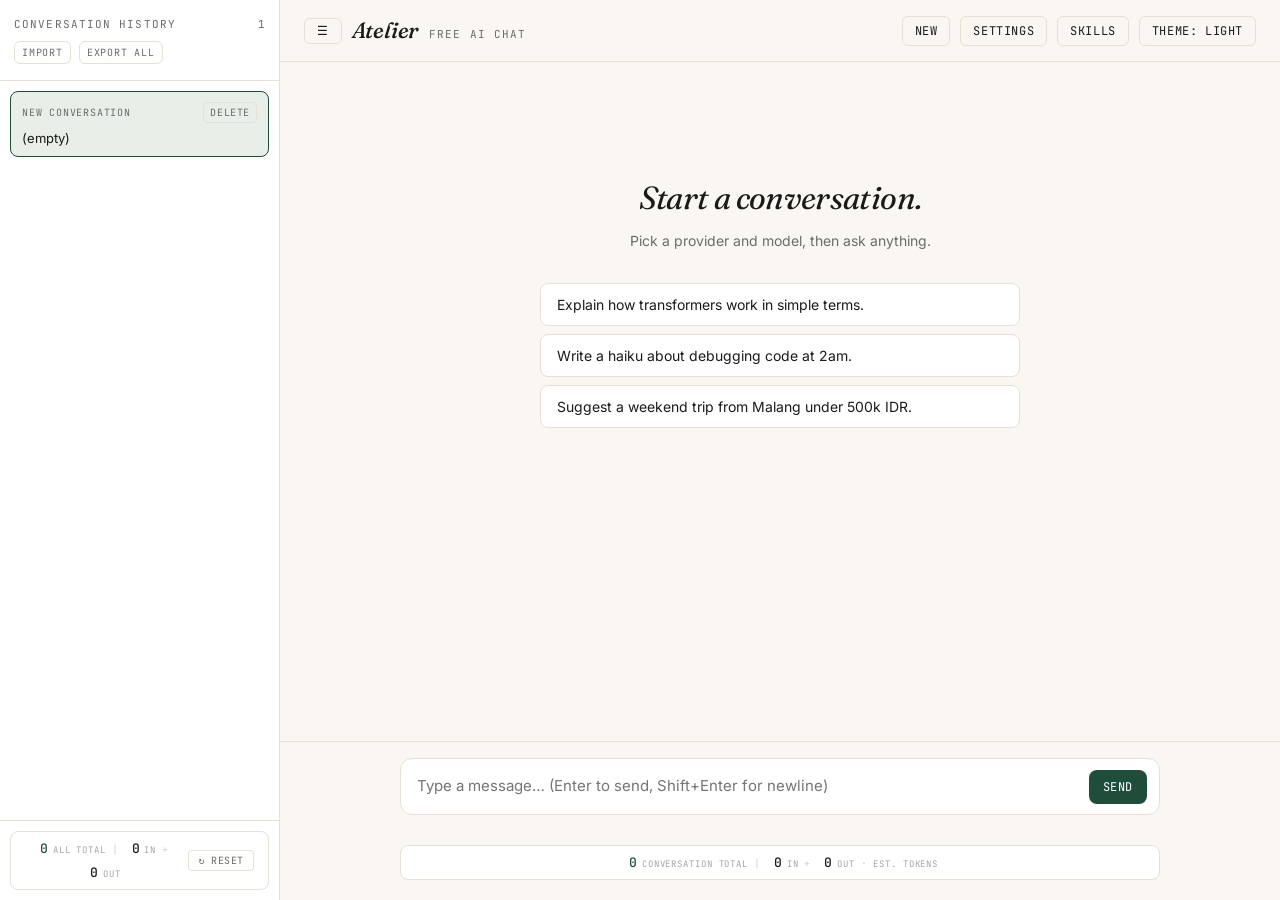
==== commit 56f3b827: "feat: add dark mode, skill manager, and export/import modals - Introduce dark mode theme with toggle" ====
--- a/atelier/index.html
+++ b/atelier/index.html
@@ -1,5 +1,5 @@
 <!DOCTYPE html>
-<html lang="en">
+<html class="dark-mode" lang="en">
 <head>
 <meta charset="UTF-8" />
 <meta name="viewport" content="width=device-width, initial-scale=1.0" />
@@ -23,6 +23,18 @@
     --sans: 'Inter', -apple-system, BlinkMacSystemFont, sans-serif;
     --mono: 'JetBrains Mono', ui-monospace, monospace;
   }
+  body.dark-mode {
+    --bg: #27211b;
+    --bg-elev: #2d2720;
+    --ink: #e6e0d6;
+    --muted: #a7adb7;
+    --line: #2c3139;
+    --accent: #7ec7a5;
+    --accent-soft: #1f2f29;
+    --user-bg: #e6e0d6;
+    --user-fg: #121417;
+    --error: #ff8f87;
+  }
 
   * { box-sizing: border-box; }
   html, body { margin: 0; padding: 0; height: 100%; }
@@ -203,6 +215,9 @@
     inset: 0;
     background: rgba(20, 20, 20, 0.35);
     z-index: 25;
+  }
+  body.dark-mode .sidebar-backdrop {
+    background: rgba(0, 0, 0, 0.62);
   }
 
   header {
@@ -309,6 +324,21 @@
     transition: border-color 0.15s ease;
   }
   .field input:focus, .field select:focus { border-color: var(--accent); }
+  .field textarea {
+    background: var(--bg);
+    border: 1px solid var(--line);
+    border-radius: 6px;
+    padding: 9px 12px;
+    outline: none;
+    transition: border-color 0.15s ease;
+    resize: vertical;
+    min-height: 90px;
+    font-family: var(--mono);
+    font-size: 12px;
+    color: var(--ink);
+    line-height: 1.45;
+  }
+  .field textarea:focus { border-color: var(--accent); }
 
   .field .hint { font-size: 11px; color: var(--muted); }
   .field .hint a { color: var(--accent); text-decoration: underline; text-underline-offset: 2px; }
@@ -369,7 +399,7 @@
     letter-spacing: 0.1em;
     color: var(--muted);
   }
-  .msg.user .role { color: var(--ink); }
+  .msg.user .role { color: var(--ink); align-self: flex-end; }
   .msg.assistant .role { color: var(--accent); }
 
   .bubble {
@@ -384,8 +414,8 @@
   .msg.user .bubble {
     background: var(--user-bg);
     color: var(--user-fg);
-    align-self: flex-start;
     max-width: 85%;
+    align-self: flex-end;
   }
   .msg.assistant .bubble { background: transparent; padding-left: 0; padding-right: 0; }
   .msg.error .bubble {
@@ -523,6 +553,44 @@
     transition: border-color 0.15s ease;
   }
   .composer:focus-within { border-color: var(--accent); }
+  .composer-wrap {
+    max-width: 760px;
+    margin: 0 auto;
+  }
+  .slash-suggest {
+    margin-top: 6px;
+    border: 1px solid var(--line);
+    border-radius: 10px;
+    background: var(--bg-elev);
+    padding: 7px;
+    display: none;
+    gap: 6px;
+    flex-wrap: wrap;
+    align-items: center;
+  }
+  .slash-suggest.open { display: flex; }
+  .slash-chip {
+    border: 1px solid var(--line);
+    background: transparent;
+    color: var(--ink);
+    border-radius: 7px;
+    padding: 5px 8px;
+    font-family: var(--mono);
+    font-size: 11px;
+    cursor: pointer;
+    transition: all 0.15s ease;
+  }
+  .slash-chip:hover {
+    border-color: var(--accent);
+    color: var(--accent);
+    background: var(--accent-soft);
+  }
+  .slash-suggest-empty {
+    font-size: 11px;
+    color: var(--muted);
+    font-family: var(--mono);
+    padding: 2px 4px;
+  }
 
   .composer textarea {
     flex: 1;
@@ -656,6 +724,85 @@
     white-space: nowrap;
   }
   .token-reset:hover { border-color: var(--error); color: var(--error); }
+
+  /* Export options popup */
+  .modal-backdrop {
+    position: fixed;
+    inset: 0;
+    background: rgba(0, 0, 0, 0.45);
+    display: none;
+    align-items: center;
+    justify-content: center;
+    padding: 18px;
+    z-index: 80;
+  }
+  body.dark-mode .modal-backdrop {
+    background: rgba(0, 0, 0, 0.72);
+  }
+  .modal-backdrop.open { display: flex; }
+  .modal {
+    width: min(420px, 100%);
+    background: var(--bg-elev);
+    border: 1px solid var(--line);
+    border-radius: 12px;
+    padding: 16px;
+    box-shadow: 0 16px 32px rgba(0, 0, 0, 0.2);
+  }
+  .modal.skill-modal { width: min(760px, 100%); }
+  .modal-title {
+    margin: 0 0 6px;
+    font-family: var(--serif);
+    font-size: 22px;
+    font-style: italic;
+  }
+  .modal-copy {
+    margin: 0 0 14px;
+    color: var(--muted);
+    font-size: 13px;
+  }
+  .modal-actions {
+    display: flex;
+    gap: 8px;
+    flex-wrap: wrap;
+  }
+  .modal-btn {
+    border: 1px solid var(--line);
+    background: transparent;
+    color: var(--ink);
+    border-radius: 8px;
+    padding: 8px 10px;
+    cursor: pointer;
+    font-family: var(--mono);
+    font-size: 11px;
+    text-transform: uppercase;
+    letter-spacing: 0.06em;
+    transition: all 0.15s ease;
+  }
+  .modal-btn:hover { border-color: var(--accent); background: var(--accent-soft); color: var(--accent); }
+  .modal-btn.primary {
+    background: var(--accent);
+    border-color: var(--accent);
+    color: #fff;
+  }
+  .modal-btn.primary:hover { opacity: 0.88; }
+  .modal-textarea {
+    width: 100%;
+    min-height: 150px;
+    resize: vertical;
+    background: var(--bg);
+    border: 1px solid var(--line);
+    border-radius: 8px;
+    padding: 10px 11px;
+    color: var(--ink);
+    font-family: var(--mono);
+    font-size: 12px;
+    line-height: 1.5;
+    margin-bottom: 10px;
+  }
+  .modal-textarea:focus {
+    outline: none;
+    border-color: var(--accent);
+  }
 </style>
 </head>
 <body>
@@ -710,6 +857,8 @@
   <div class="toolbar">
     <button class="icon-btn" id="newConvBtn" title="Start new conversation">New</button>
     <button class="icon-btn" id="settingsBtn">Settings</button>
+    <button class="icon-btn" id="skillManagerBtn" title="Open skill manager">Skills</button>
+    <button class="icon-btn" id="themeBtn" title="Toggle dark mode">theme: light</button>
   </div>
 </header>
 
@@ -717,8 +866,8 @@
   <div class="field">
     <label for="provider">Provider</label>
     <select id="provider">
-      <option value="gemini">Google Gemini</option>
-      <option value="groq">Groq</option>
+      <!-- <option value="gemini">Google Gemini</option> -->
+      <!-- <option value="groq">Groq</option> -->
       <option value="openrouter">OpenRouter</option>
     </select>
     <div class="hint" id="providerHint"></div>
@@ -757,10 +906,13 @@
 </main>
 
 <footer>
-  <div class="composer">
-    <textarea id="input" rows="1" placeholder="Type a message… (Enter to send, Shift+Enter for newline)"></textarea>
-    <button class="send" id="sendBtn">Send</button>
-    <button class="stop" id="stopBtn" hidden>Stop</button>
+  <div class="composer-wrap">
+    <div class="composer">
+      <textarea id="input" rows="1" placeholder="Type a message… (Enter to send, Shift+Enter for newline)"></textarea>
+      <button class="send" id="sendBtn">Send</button>
+      <button class="stop" id="stopBtn" hidden>Stop</button>
+    </div>
+    <div class="slash-suggest" id="slashSuggest"></div>
   </div>
   <div class="status" id="status"></div>
   <div class="token-bar conversation">
@@ -784,6 +936,58 @@
     </div>
   </div>
 </footer>
+<div class="modal-backdrop" id="exportModal" hidden>
+  <div class="modal" role="dialog" aria-modal="true" aria-labelledby="exportModalTitle">
+    <h3 class="modal-title" id="exportModalTitle">Export Conversations</h3>
+    <p class="modal-copy">Choose export destination.</p>
+    <div class="modal-actions">
+      <button class="modal-btn primary" id="exportJsonBtn">Download JSON</button>
+      <button class="modal-btn" id="exportClipboardBtn">Copy JSON to Clipboard</button>
+      <button class="modal-btn" id="exportCancelBtn">Cancel</button>
+    </div>
+  </div>
+</div>
+<div class="modal-backdrop" id="importModal" hidden>
+  <div class="modal" role="dialog" aria-modal="true" aria-labelledby="importModalTitle">
+    <h3 class="modal-title" id="importModalTitle">Import Conversations</h3>
+    <p class="modal-copy">Upload file, or paste JSON below.</p>
+    <div class="modal-actions" style="margin-bottom: 10px;">
+      <button class="modal-btn" id="importUploadOptionBtn">Upload JSON File</button>
+    </div>
+    <textarea class="modal-textarea" id="importTextInput" placeholder="Paste JSON here..."></textarea>
+    <div class="modal-actions">
+      <button class="modal-btn primary" id="importTextSubmitBtn">Import JSON</button>
+      <button class="modal-btn" id="importCancelBtn">Cancel</button>
+    </div>
+  </div>
+</div>
+<div class="modal-backdrop" id="skillModal" hidden>
+  <div class="modal skill-modal" role="dialog" aria-modal="true" aria-labelledby="skillModalTitle">
+    <h3 class="modal-title" id="skillModalTitle">Skill Manager</h3>
+    <p class="modal-copy">Manage skill sets. Trigger in chat with /skill-foo.</p>
+    <div class="field" style="margin-bottom: 10px;">
+      <label for="skillActive">Active Skill Set</label>
+      <select id="skillActive"></select>
+      <div class="hint" id="skillHint">Trigger in chat with /skill-foo.</div>
+    </div>
+    <div class="field">
+      <label for="skillName">Skill Set Editor</label>
+      <input type="text" id="skillName" placeholder="Skill name, e.g. concise" />
+      <textarea id="skillStyle" placeholder="Response style instruction..."></textarea>
+      <textarea id="skillTemplate" placeholder="Template response format..."></textarea>
+      <div style="display:flex; gap:8px; flex-wrap:wrap;">
+        <button class="icon-btn" id="skillSaveBtn" type="button">Save Skill</button>
+        <button class="icon-btn" id="skillDeleteBtn" type="button">Delete Skill</button>
+        <button class="icon-btn" id="skillNewBtn" type="button">New</button>
+        <button class="icon-btn" id="skillExportBtn" type="button">Export Skills</button>
+        <button class="icon-btn" id="skillCopyBtn" type="button">Copy Skills</button>
+        <button class="icon-btn" id="skillImportBtn" type="button">Import Skills</button>
+        <button class="icon-btn" id="skillCloseBtn" type="button">Close</button>
+      </div>
+      <input type="file" id="skillImportFileInput" accept="application/json,.json" hidden />
+    </div>
+  </div>
+</div>
 </div>
 </div>
 
@@ -809,6 +1013,19 @@
   const HISTORY_MAX = 40; // max messages per conversation
   const API_KEY_COOKIE_PREFIX = 'atelier_api_key_';
   const API_KEY_STORE_PREFIX = 'atelier_api_key_fallback_';
+  const SKILLS_KEY = 'atelier_skills';
+  const ACTIVE_SKILL_KEY = 'atelier_active_skill';
+
+  const DEFAULT_SKILLS = {
+    concise: {
+      style: 'Use short direct responses. Prioritize key points.',
+      template: 'Answer:\n- Summary: ...\n- Details: ...\n- Next step: ...'
+    },
+    teacher: {
+      style: 'Explain clearly with simple progression from basic to advanced.',
+      template: 'Explain:\n1. Concept\n2. Example\n3. Practical tip'
+    }
+  };
 
   // --- localStorage helpers (provider/model/system prefs) ---
   const memStore = {};
@@ -872,14 +1089,31 @@
     apiKey:       document.getElementById('apiKey'),
     apiKeyHint:   document.getElementById('apiKeyHint'),
     systemPrompt: document.getElementById('systemPrompt'),
+    skillActive:   document.getElementById('skillActive'),
+    skillHint:     document.getElementById('skillHint'),
+    skillName:     document.getElementById('skillName'),
+    skillStyle:    document.getElementById('skillStyle'),
+    skillTemplate: document.getElementById('skillTemplate'),
+    skillSaveBtn:  document.getElementById('skillSaveBtn'),
+    skillDeleteBtn:document.getElementById('skillDeleteBtn'),
+    skillNewBtn:   document.getElementById('skillNewBtn'),
+    skillExportBtn:document.getElementById('skillExportBtn'),
+    skillCopyBtn:  document.getElementById('skillCopyBtn'),
+    skillImportBtn:document.getElementById('skillImportBtn'),
+    skillImportFileInput:document.getElementById('skillImportFileInput'),
     providerHint: document.getElementById('providerHint'),
     modelHint:    document.getElementById('modelHint'),
     settings:     document.getElementById('settings'),
     settingsBtn:  document.getElementById('settingsBtn'),
+    skillManagerBtn: document.getElementById('skillManagerBtn'),
+    skillModal:   document.getElementById('skillModal'),
+    skillCloseBtn: document.getElementById('skillCloseBtn'),
+    themeBtn:     document.getElementById('themeBtn'),
     newConvBtn:   document.getElementById('newConvBtn'),
     messages:     document.getElementById('messages'),
     empty:        document.getElementById('empty'),
     input:        document.getElementById('input'),
+    slashSuggest: document.getElementById('slashSuggest'),
     sendBtn:      document.getElementById('sendBtn'),
     stopBtn:      document.getElementById('stopBtn'),
     status:       document.getElementById('status'),
@@ -894,6 +1128,15 @@
     historyEmpty: document.getElementById('historyEmpty'),
     historyCount: document.getElementById('historyCount'),
     exportBtn:    document.getElementById('exportBtn'),
+    exportModal:  document.getElementById('exportModal'),
+    exportJsonBtn: document.getElementById('exportJsonBtn'),
+    exportClipboardBtn: document.getElementById('exportClipboardBtn'),
+    exportCancelBtn: document.getElementById('exportCancelBtn'),
+    importModal:  document.getElementById('importModal'),
+    importUploadOptionBtn: document.getElementById('importUploadOptionBtn'),
+    importTextInput: document.getElementById('importTextInput'),
+    importTextSubmitBtn: document.getElementById('importTextSubmitBtn'),
+    importCancelBtn: document.getElementById('importCancelBtn'),
     importBtn:    document.getElementById('importBtn'),
     importFileInput: document.getElementById('importFileInput'),
   };
@@ -908,6 +1151,8 @@
   let statusFlashTimer = null;
   let apiInputProvider = null;
   const sidebarMobileMq = window.matchMedia('(max-width: 980px)');
+  let skillSets = {};
+  let activeSkillName = '';
 
   function makeConversationId() {
     if (window.crypto?.randomUUID) return window.crypto.randomUUID();
@@ -951,13 +1196,17 @@
     };
   }
 
-  function exportAllConversations() {
-    const payload = {
+  function getExportPayload() {
+    return {
       schema: 'atelier.conversations.v1',
       exportedAt: new Date().toISOString(),
       activeConversationId,
       conversations: conversations.map(c => normalizeConversation(c))
     };
+  }
+
+  function exportAllConversations() {
+    const payload = getExportPayload();
     const blob = new Blob([JSON.stringify(payload, null, 2)], { type: 'application/json' });
     const url = URL.createObjectURL(blob);
     const a = document.createElement('a');
@@ -969,6 +1218,56 @@
     a.remove();
     URL.revokeObjectURL(url);
     flashStatus('Conversations exported');
+  }
+
+  async function exportConversationsToClipboard() {
+    const payload = getExportPayload();
+    const jsonText = JSON.stringify(payload, null, 2);
+    if (navigator.clipboard?.writeText) {
+      await navigator.clipboard.writeText(jsonText);
+      flashStatus('Conversations copied to clipboard');
+      return;
+    }
+    const ta = document.createElement('textarea');
+    ta.value = jsonText;
+    ta.setAttribute('readonly', '');
+    ta.style.position = 'fixed';
+    ta.style.opacity = '0';
+    ta.style.pointerEvents = 'none';
+    document.body.appendChild(ta);
+    ta.select();
+    const ok = document.execCommand('copy');
+    ta.remove();
+    if (!ok) throw new Error('Clipboard unavailable');
+    flashStatus('Conversations copied to clipboard');
+  }
+
+  function setExportModalOpen(open) {
+    els.exportModal.classList.toggle('open', open);
+    els.exportModal.hidden = !open;
+  }
+
+  function setImportModalOpen(open) {
+    els.importModal.classList.toggle('open', open);
+    els.importModal.hidden = !open;
+    if (open) {
+      els.importTextInput.value = '';
+      setTimeout(() => els.importTextInput.focus(), 0);
+    }
+  }
+
+  function setSkillModalOpen(open) {
+    els.skillModal.classList.toggle('open', open);
+    els.skillModal.hidden = !open;
+    if (open) {
+      fillSkillEditor(activeSkillName || els.skillName.value || '');
+      setTimeout(() => els.skillName.focus(), 0);
+    }
+  }
+
+  function importFromJsonText(rawText) {
+    const parsed = JSON.parse(rawText);
+    appendImportedConversations(parsed);
   }
 
   function appendImportedConversations(parsed) {
@@ -1295,6 +1594,9 @@
 
     const savedSystem = store.get('systemPrompt');
     if (savedSystem) els.systemPrompt.value = savedSystem;
+    initSkillSets();
+    const savedTheme = store.get('theme') || 'light';
+    applyTheme(savedTheme === 'dark' ? 'dark' : 'light');
 
     const savedSidebarCollapsed = store.get('sidebarCollapsed') === '1';
     els.appShell.classList.toggle('sidebar-collapsed', savedSidebarCollapsed && !isSidebarMobile());
@@ -1317,8 +1619,216 @@
     }
   }
 
+  function normalizeSkillName(name) {
+    return String(name || '').trim().toLowerCase().replace(/[^a-z0-9_-]/g, '');
+  }
+
+  function normalizeSkillSetMap(raw) {
+    const out = {};
+    const src = (raw && typeof raw === 'object') ? raw : {};
+    Object.entries(src).forEach(([k, v]) => {
+      const key = normalizeSkillName(k);
+      if (!key) return;
+      const style = String(v?.style || '').trim();
+      const template = String(v?.template || '').trim();
+      if (!style && !template) return;
+      out[key] = { style, template };
+    });
+    return out;
+  }
+
+  function saveSkillSets() {
+    store.set(SKILLS_KEY, JSON.stringify(skillSets));
+  }
+
+  function getSkillExportPayload() {
+    return {
+      schema: 'atelier.skills.v1',
+      exportedAt: new Date().toISOString(),
+      activeSkillName,
+      skills: skillSets
+    };
+  }
+
+  function exportSkillsAsFile() {
+    const payload = getSkillExportPayload();
+    const blob = new Blob([JSON.stringify(payload, null, 2)], { type: 'application/json' });
+    const url = URL.createObjectURL(blob);
+    const a = document.createElement('a');
+    const stamp = new Date().toISOString().replace(/[:.]/g, '-');
+    a.href = url;
+    a.download = `atelier-skills-${stamp}.json`;
+    document.body.appendChild(a);
+    a.click();
+    a.remove();
+    URL.revokeObjectURL(url);
+    flashStatus('Skills exported');
+  }
+
+  async function exportSkillsToClipboard() {
+    const jsonText = JSON.stringify(getSkillExportPayload(), null, 2);
+    if (navigator.clipboard?.writeText) {
+      await navigator.clipboard.writeText(jsonText);
+      flashStatus('Skills copied to clipboard');
+      return;
+    }
+    const ta = document.createElement('textarea');
+    ta.value = jsonText;
+    ta.setAttribute('readonly', '');
+    ta.style.position = 'fixed';
+    ta.style.opacity = '0';
+    ta.style.pointerEvents = 'none';
+    document.body.appendChild(ta);
+    ta.select();
+    const ok = document.execCommand('copy');
+    ta.remove();
+    if (!ok) throw new Error('Clipboard unavailable');
+    flashStatus('Skills copied to clipboard');
+  }
+
+  function appendImportedSkills(parsed) {
+    const incomingRaw = parsed?.skills && typeof parsed.skills === 'object' ? parsed.skills : parsed;
+    const incoming = normalizeSkillSetMap(incomingRaw);
+    const keys = Object.keys(incoming);
+    if (keys.length === 0) throw new Error('No valid skills found');
+    skillSets = { ...skillSets, ...incoming };
+    saveSkillSets();
+    if (parsed?.activeSkillName) setActiveSkill(parsed.activeSkillName);
+    renderSkillOptions();
+    fillSkillEditor(activeSkillName || keys[0]);
+    flashStatus(`Imported ${keys.length} skill${keys.length > 1 ? 's' : ''}`);
+  }
+
+  function renderSkillHint() {
+    const active = activeSkillName ? `Active: ${activeSkillName}` : 'Active: none';
+    els.skillHint.textContent = `${active}. Trigger in chat with /skill-foo`;
+  }
+
+  function renderSkillOptions() {
+    const names = Object.keys(skillSets).sort();
+    els.skillActive.innerHTML = '';
+    const none = document.createElement('option');
+    none.value = '';
+    none.textContent = 'New skill';
+    els.skillActive.appendChild(none);
+    names.forEach(name => {
+      const opt = document.createElement('option');
+      opt.value = name;
+      opt.textContent = name;
+      els.skillActive.appendChild(opt);
+    });
+    if (activeSkillName && !skillSets[activeSkillName]) activeSkillName = '';
+    els.skillActive.value = activeSkillName;
+    renderSkillHint();
+    renderSlashSuggestions();
+  }
+
+  function setActiveSkill(name, persist = true) {
+    const key = normalizeSkillName(name);
+    activeSkillName = skillSets[key] ? key : '';
+    if (persist) store.set(ACTIVE_SKILL_KEY, activeSkillName);
+    renderSkillOptions();
+  }
+
+  function fillSkillEditor(name = '') {
+    const key = normalizeSkillName(name);
+    const skill = skillSets[key] || { style: '', template: '' };
+    els.skillName.value = key;
+    els.skillStyle.value = skill.style;
+    els.skillTemplate.value = skill.template;
+  }
+
+  function getActiveSkillSystemPrompt() {
+    if (!activeSkillName || !skillSets[activeSkillName]) return '';
+    const skill = skillSets[activeSkillName];
+    const chunks = [
+      `Active skill: ${activeSkillName}`,
+      skill.style ? `Style instruction:\n${skill.style}` : '',
+      skill.template ? `Response template:\n${skill.template}` : '',
+      'Follow active skill style and template for this response.'
+    ].filter(Boolean);
+    return chunks.join('\n\n');
+  }
+
+  function handleSkillCommandInText(rawText) {
+    const m = rawText.match(/^\/skill-([a-z0-9_-]+)\b/i);
+    if (!m) return { handled: false, text: rawText };
+    const wanted = normalizeSkillName(m[1]);
+    if (wanted === 'none' || wanted === 'off') {
+      setActiveSkill('');
+      return { handled: true, text: rawText.replace(/^\/skill-[a-z0-9_-]+\s*/i, '').trim(), info: 'Skill disabled' };
+    }
+    if (!skillSets[wanted]) {
+      return { handled: true, text: '', error: `Unknown skill: ${wanted}` };
+    }
+    setActiveSkill(wanted);
+    fillSkillEditor(wanted);
+    return { handled: true, text: rawText.replace(/^\/skill-[a-z0-9_-]+\s*/i, '').trim(), info: `Active skill: ${wanted}` };
+  }
+
+  function renderSlashSuggestions() {
+    const raw = els.input.value || '';
+    const slashIndex = raw.lastIndexOf('/');
+    if (slashIndex === -1) {
+      hideSlashSuggestions();
+      return;
+    }
+    const q = raw.toLowerCase().slice(slashIndex + 1).trim();
+    const commands = [...Object.keys(skillSets).sort().map(name => `/skill-${name}`), '/skill-off'];
+    const filtered = commands.filter(cmd => cmd.slice(1).startsWith(q)).slice(0, 8);
+    els.slashSuggest.innerHTML = '';
+    if (filtered.length === 0) {
+      const empty = document.createElement('span');
+      empty.className = 'slash-suggest-empty';
+      empty.textContent = 'No skill command match';
+      els.slashSuggest.appendChild(empty);
+    } else {
+      filtered.forEach(cmd => {
+        const btn = document.createElement('button');
+        btn.className = 'slash-chip';
+        btn.type = 'button';
+        btn.textContent = cmd;
+        btn.dataset.command = cmd;
+        els.slashSuggest.appendChild(btn);
+      });
+    }
+    els.slashSuggest.classList.add('open');
+  }
+
+  function hideSlashSuggestions() {
+    els.slashSuggest.classList.remove('open');
+    els.slashSuggest.innerHTML = '';
+  }
+
+  function initSkillSets() {
+    const rawSkills = store.get(SKILLS_KEY);
+    let parsed = {};
+    try { parsed = JSON.parse(rawSkills || '{}'); } catch { parsed = {}; }
+    // Seed defaults only when no persisted skills exist yet.
+    skillSets = rawSkills === null
+      ? normalizeSkillSetMap(DEFAULT_SKILLS)
+      : normalizeSkillSetMap(parsed);
+    saveSkillSets();
+    const savedActive = normalizeSkillName(store.get(ACTIVE_SKILL_KEY) || '');
+    activeSkillName = skillSets[savedActive] ? savedActive : '';
+    renderSkillOptions();
+    fillSkillEditor(activeSkillName || Object.keys(skillSets).sort()[0] || '');
+  }
+
+  function applyTheme(theme) {
+    const dark = theme === 'dark';
+    document.body.classList.toggle('dark-mode', dark);
+    els.themeBtn.textContent = `theme: ${dark ? 'dark' : 'light'}`;
+    els.themeBtn.title = dark ? 'Switch to light mode' : 'Switch to dark mode';
+  }
+
   // --- Settings handlers ---
   els.settingsBtn.addEventListener('click', () => els.settings.classList.toggle('open'));
+  els.themeBtn.addEventListener('click', () => {
+    const next = document.body.classList.contains('dark-mode') ? 'light' : 'dark';
+    applyTheme(next);
+    store.set('theme', next);
+  });
   els.sidebarToggle.addEventListener('click', () => {
     toggleSidebar();
     if (!isSidebarMobile()) {
@@ -1327,7 +1837,12 @@
   });
   els.sidebarBackdrop.addEventListener('click', () => setSidebarOpen(false));
   window.addEventListener('keydown', (e) => {
-    if (e.key === 'Escape') setSidebarOpen(false);
+    if (e.key === 'Escape') {
+      setSidebarOpen(false);
+      setExportModalOpen(false);
+      setImportModalOpen(false);
+      setSkillModalOpen(false);
+    }
   });
   sidebarMobileMq.addEventListener('change', () => {
     if (isSidebarMobile()) {
@@ -1338,6 +1853,7 @@
       const saved = store.get('sidebarCollapsed') === '1';
       els.appShell.classList.toggle('sidebar-collapsed', saved);
     }
+    updateInputPlaceholder();
   });
 
   els.provider.addEventListener('change', () => {
@@ -1355,6 +1871,84 @@
   els.systemPrompt.addEventListener('change', () => {
     store.set('systemPrompt', els.systemPrompt.value);
   });
+  els.skillManagerBtn.addEventListener('click', () => setSkillModalOpen(true));
+  els.skillCloseBtn.addEventListener('click', () => setSkillModalOpen(false));
+  els.skillModal.addEventListener('click', (e) => {
+    if (e.target === els.skillModal) setSkillModalOpen(false);
+  });
+  els.slashSuggest.addEventListener('click', (e) => {
+    const btn = e.target.closest('.slash-chip');
+    if (!btn) return;
+    const cmd = btn.dataset.command || '';
+    if (!cmd) return;
+    const raw = els.input.value || '';
+    const slashIndex = raw.lastIndexOf('/');
+    const prefix = slashIndex >= 0 ? raw.slice(0, slashIndex) : '';
+    els.input.value = `${prefix}${cmd} `;
+    hideSlashSuggestions();
+    autoResize();
+    els.input.focus();
+  });
+  els.skillActive.addEventListener('change', () => {
+    setActiveSkill(els.skillActive.value);
+    fillSkillEditor(activeSkillName);
+    flashStatus(activeSkillName ? `Skill active: ${activeSkillName}` : 'Skill disabled');
+  });
+  els.skillSaveBtn.addEventListener('click', () => {
+    const key = normalizeSkillName(els.skillName.value);
+    const style = els.skillStyle.value.trim();
+    const template = els.skillTemplate.value.trim();
+    if (!key) {
+      flashStatus('Skill name required', true);
+      return;
+    }
+    if (!style && !template) {
+      flashStatus('Style or template required', true);
+      return;
+    }
+    skillSets[key] = { style, template };
+    saveSkillSets();
+    setActiveSkill(key);
+    fillSkillEditor(key);
+    flashStatus(`Skill saved: ${key}`);
+  });
+  els.skillDeleteBtn.addEventListener('click', () => {
+    const key = normalizeSkillName(els.skillName.value);
+    if (!key || !skillSets[key]) {
+      flashStatus('Skill not found', true);
+      return;
+    }
+    delete skillSets[key];
+    saveSkillSets();
+    if (activeSkillName === key) setActiveSkill('');
+    renderSkillOptions();
+    fillSkillEditor('');
+    flashStatus(`Skill deleted: ${key}`);
+  });
+  els.skillNewBtn.addEventListener('click', () => fillSkillEditor(''));
+  els.skillExportBtn.addEventListener('click', exportSkillsAsFile);
+  els.skillCopyBtn.addEventListener('click', async () => {
+    try {
+      await exportSkillsToClipboard();
+    } catch (err) {
+      flashStatus(`Copy failed: ${String(err.message || err)}`, true);
+    }
+  });
+  els.skillImportBtn.addEventListener('click', () => {
+    els.skillImportFileInput.value = '';
+    els.skillImportFileInput.click();
+  });
+  els.skillImportFileInput.addEventListener('change', async (e) => {
+    const file = e.target.files?.[0];
+    if (!file) return;
+    try {
+      const text = await file.text();
+      const parsed = JSON.parse(text);
+      appendImportedSkills(parsed);
+    } catch (err) {
+      flashStatus(`Skill import failed: ${String(err.message || err)}`, true);
+    }
+  });
   els.apiKey.addEventListener('input', () => {
     const provider = els.provider.value;
     setProviderApiKey(provider, els.apiKey.value);
@@ -1366,23 +1960,59 @@
       flashStatus('Stop current response before exporting', true);
       return;
     }
+    setExportModalOpen(true);
+  });
+  els.exportJsonBtn.addEventListener('click', () => {
+    setExportModalOpen(false);
     exportAllConversations();
+  });
+  els.exportClipboardBtn.addEventListener('click', async () => {
+    setExportModalOpen(false);
+    try {
+      await exportConversationsToClipboard();
+    } catch (err) {
+      flashStatus(`Copy failed: ${String(err.message || err)}`, true);
+    }
+  });
+  els.exportCancelBtn.addEventListener('click', () => setExportModalOpen(false));
+  els.exportModal.addEventListener('click', (e) => {
+    if (e.target === els.exportModal) setExportModalOpen(false);
   });
   els.importBtn.addEventListener('click', () => {
     if (isStreaming) {
       flashStatus('Stop current response before importing', true);
       return;
     }
+    setImportModalOpen(true);
+  });
+  els.importUploadOptionBtn.addEventListener('click', () => {
+    setImportModalOpen(false);
     els.importFileInput.value = '';
     els.importFileInput.click();
+  });
+  els.importCancelBtn.addEventListener('click', () => setImportModalOpen(false));
+  els.importTextSubmitBtn.addEventListener('click', () => {
+    const raw = els.importTextInput.value.trim();
+    if (!raw) {
+      flashStatus('Paste JSON first', true);
+      return;
+    }
+    try {
+      importFromJsonText(raw);
+      setImportModalOpen(false);
+    } catch (err) {
+      flashStatus(`Import failed: ${String(err.message || err)}`, true);
+    }
+  });
+  els.importModal.addEventListener('click', (e) => {
+    if (e.target === els.importModal) setImportModalOpen(false);
   });
   els.importFileInput.addEventListener('change', async (e) => {
     const file = e.target.files?.[0];
     if (!file) return;
     try {
       const text = await file.text();
-      const parsed = JSON.parse(text);
-      appendImportedConversations(parsed);
+      importFromJsonText(text);
     } catch (err) {
       flashStatus(`Import failed: ${String(err.message || err)}`, true);
     }
@@ -1409,9 +2039,20 @@
     els.input.style.height = 'auto';
     els.input.style.height = Math.min(els.input.scrollHeight, 180) + 'px';
   }
-  els.input.addEventListener('input', autoResize);
+  function updateInputPlaceholder() {
+    els.input.placeholder = isSidebarMobile()
+      ? 'Type a message…'
+      : 'Type a message… (Enter to send, Shift+Enter for newline)';
+  }
+  els.input.addEventListener('input', () => {
+    autoResize();
+    renderSlashSuggestions();
+  });
   els.input.addEventListener('keydown', (e) => {
-    if (e.key === 'Enter' && !e.shiftKey) { e.preventDefault(); send(); }
+    if (e.key === 'Enter' && !e.shiftKey && !isSidebarMobile()) {
+      e.preventDefault();
+      send();
+    }
   });
   els.sendBtn.addEventListener('click', send);
   els.stopBtn.addEventListener('click', () => {
@@ -1740,8 +2381,23 @@
   // --- Send ---
   async function send() {
     if (isStreaming) return;
-    const text = els.input.value.trim();
+    hideSlashSuggestions();
+    let text = els.input.value.trim();
     if (!text) return;
+    const skillCmd = handleSkillCommandInText(text);
+    if (skillCmd.handled) {
+      if (skillCmd.error) {
+        flashStatus(skillCmd.error, true);
+        return;
+      }
+      if (skillCmd.info) flashStatus(skillCmd.info);
+      text = skillCmd.text;
+      if (!text) {
+        els.input.value = '';
+        autoResize();
+        return;
+      }
+    }
 
     const provider = els.provider.value;
     const model    = els.model.value || PROVIDERS[provider].defaultModel;
@@ -1774,7 +2430,9 @@
     let typingStarted = false;
 
     try {
-      const sysPrompt = els.systemPrompt.value.trim();
+      const sysPrompt = [els.systemPrompt.value.trim(), getActiveSkillSystemPrompt()]
+        .filter(Boolean)
+        .join('\n\n');
       const reqInTokens = addInputTokens(conv.messages.filter(m => m.role !== 'error'), sysPrompt);
       conv.tokenIn += reqInTokens;
       renderConversationTokens();
@@ -1963,6 +2621,7 @@
 
   // --- Boot ---
   init();
+  updateInputPlaceholder();
   setStatus(statusWithModel('Ready'));
 </script>
 
